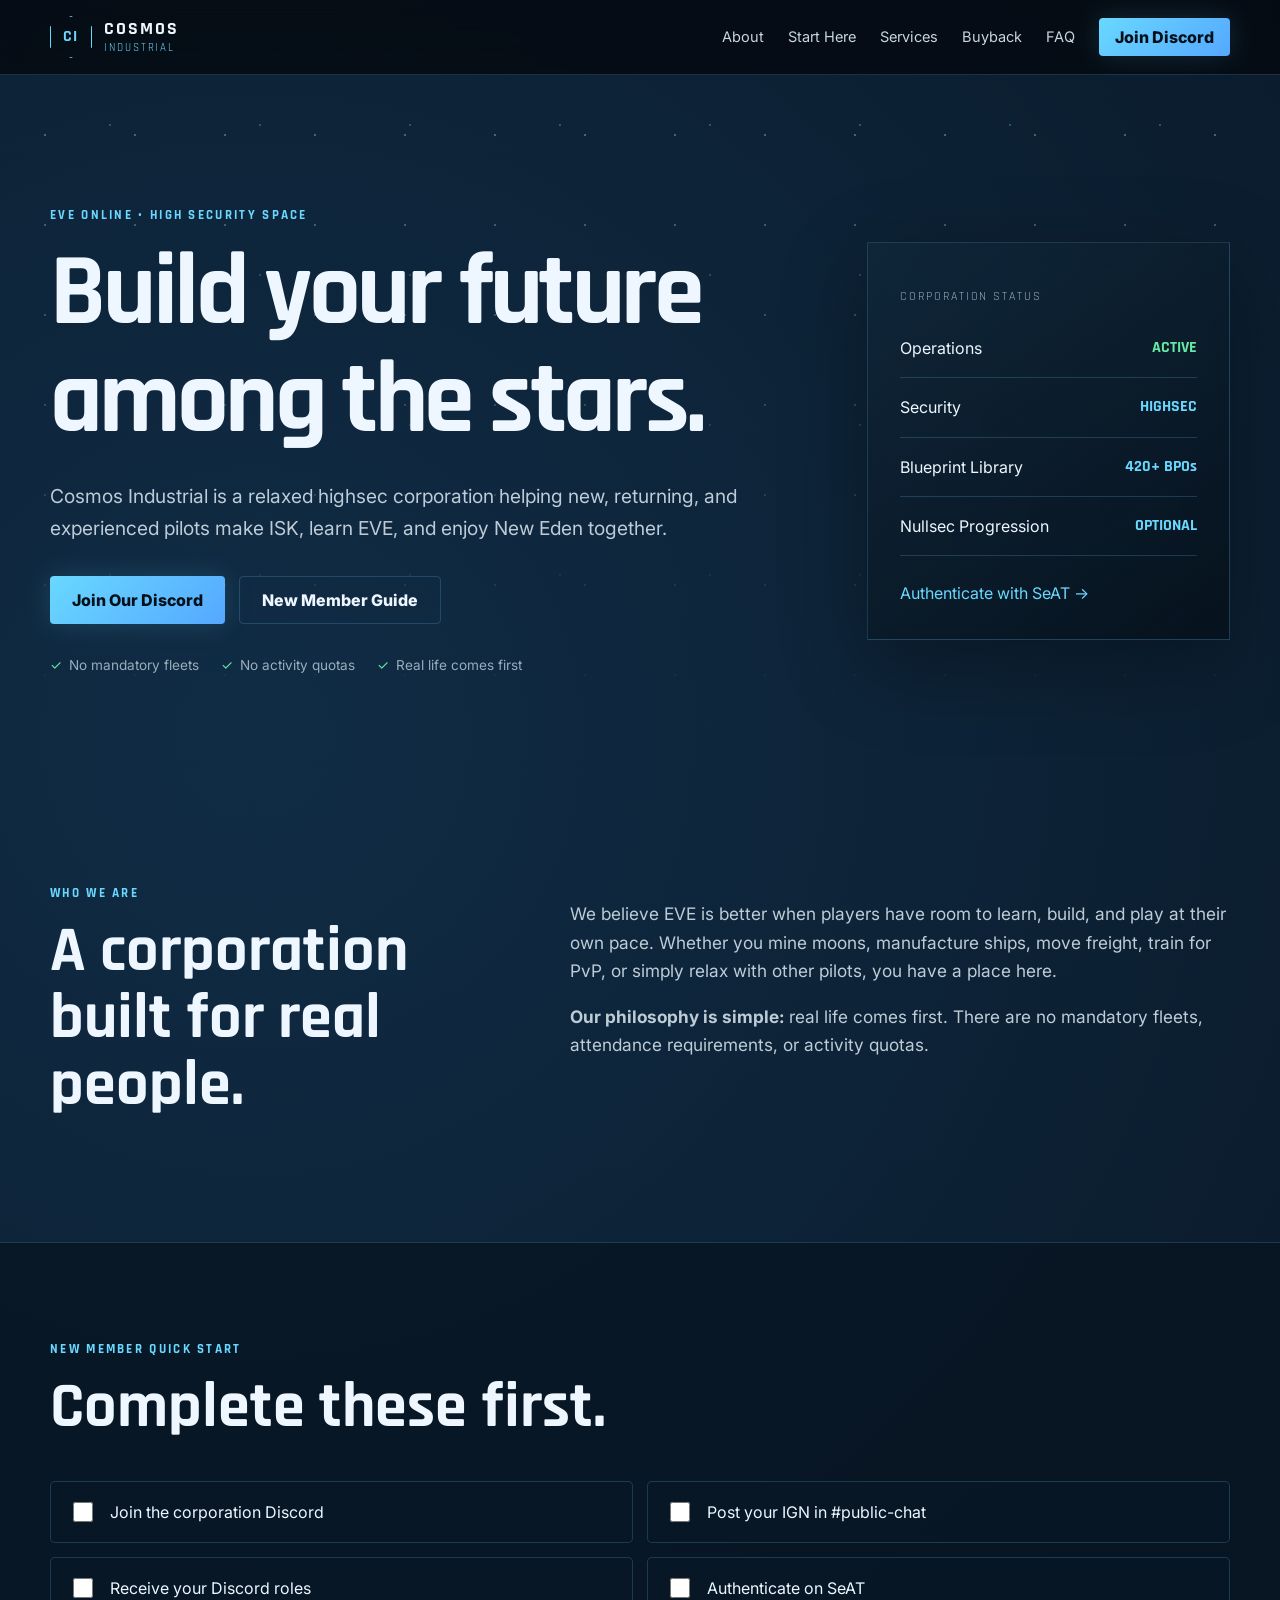
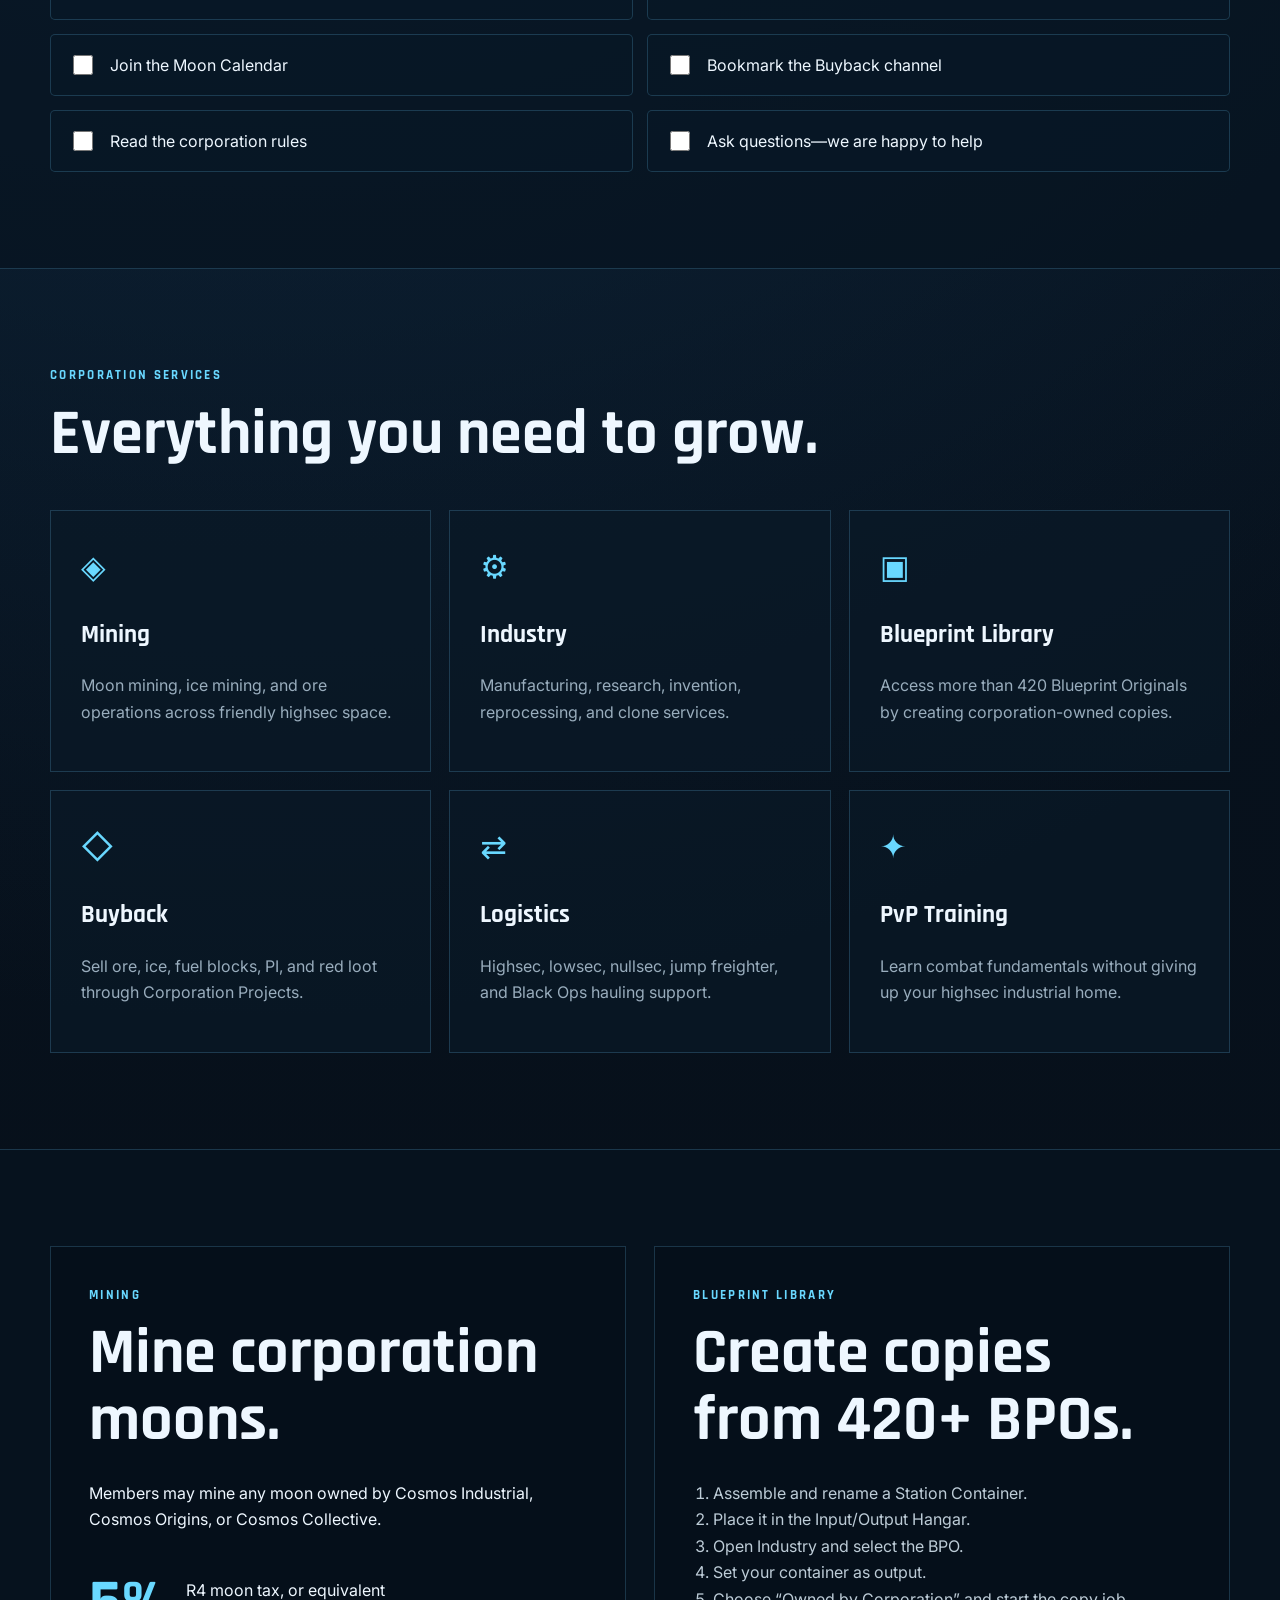
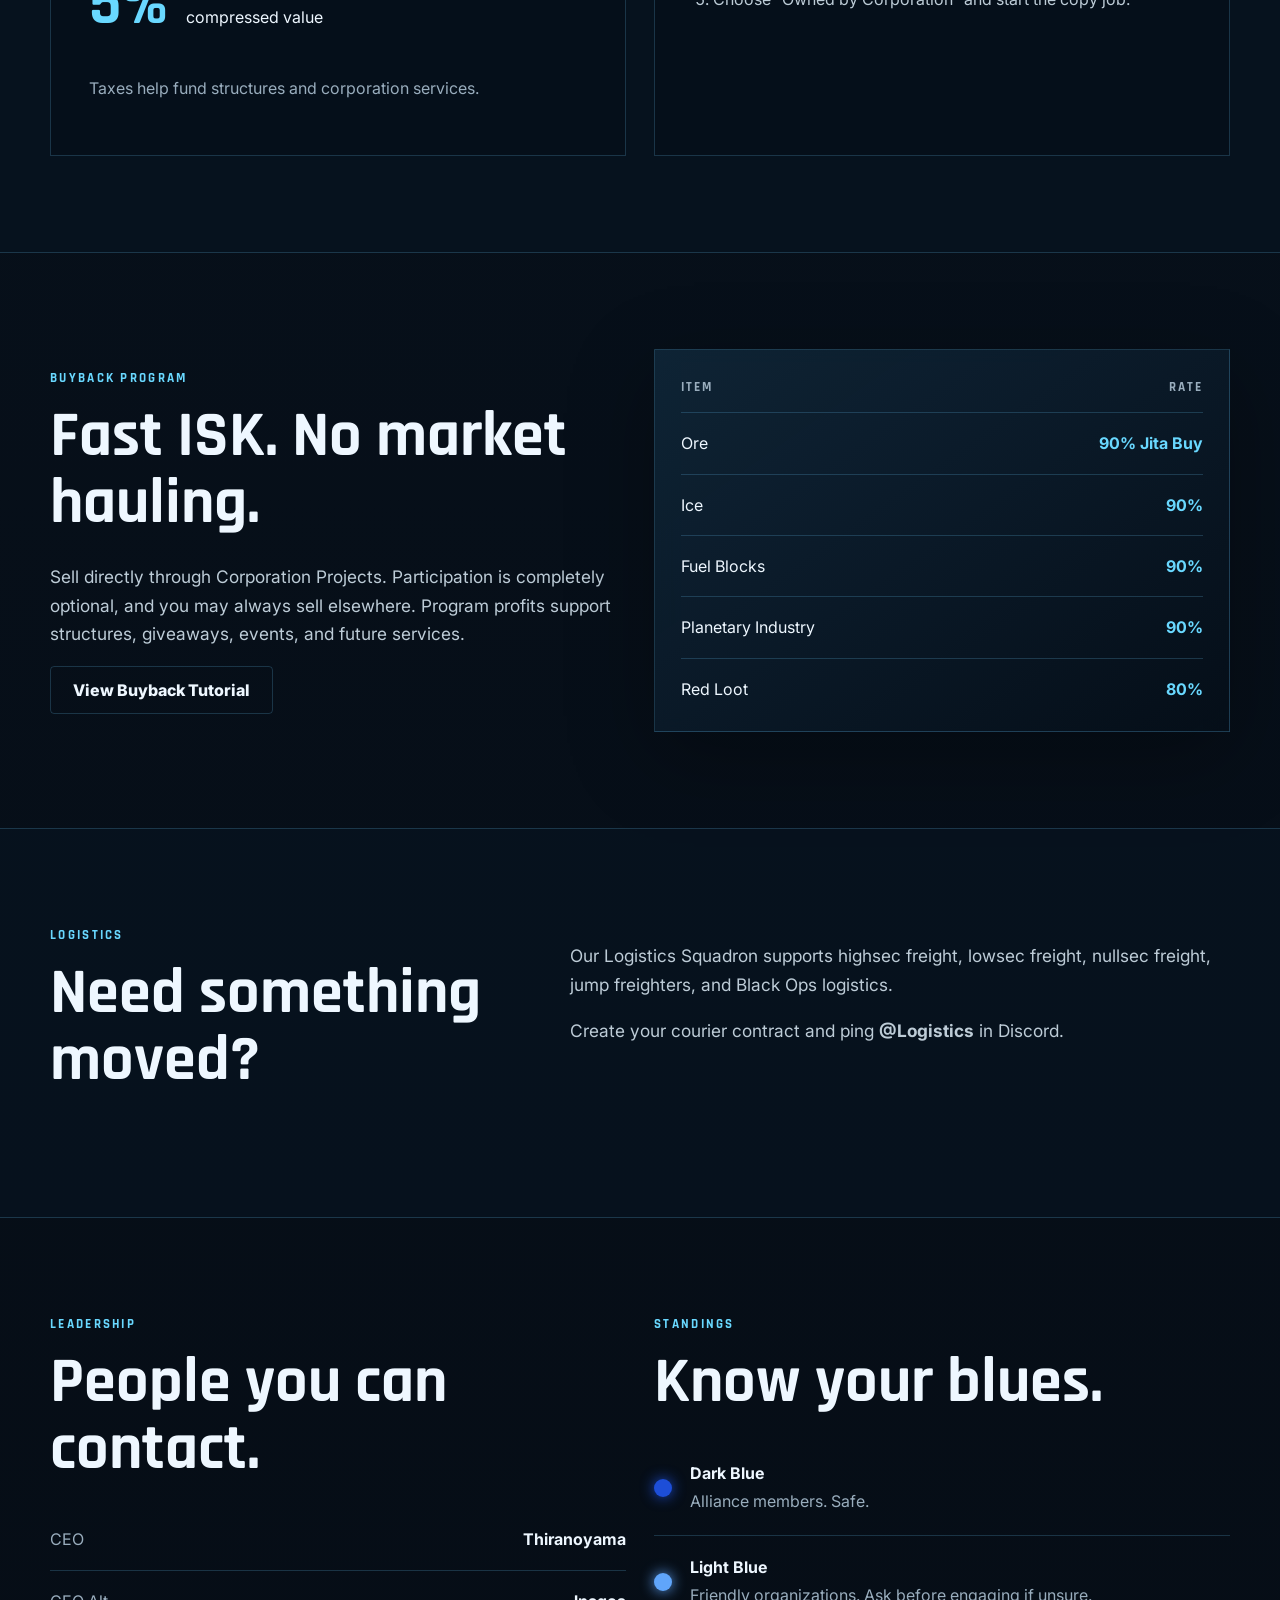
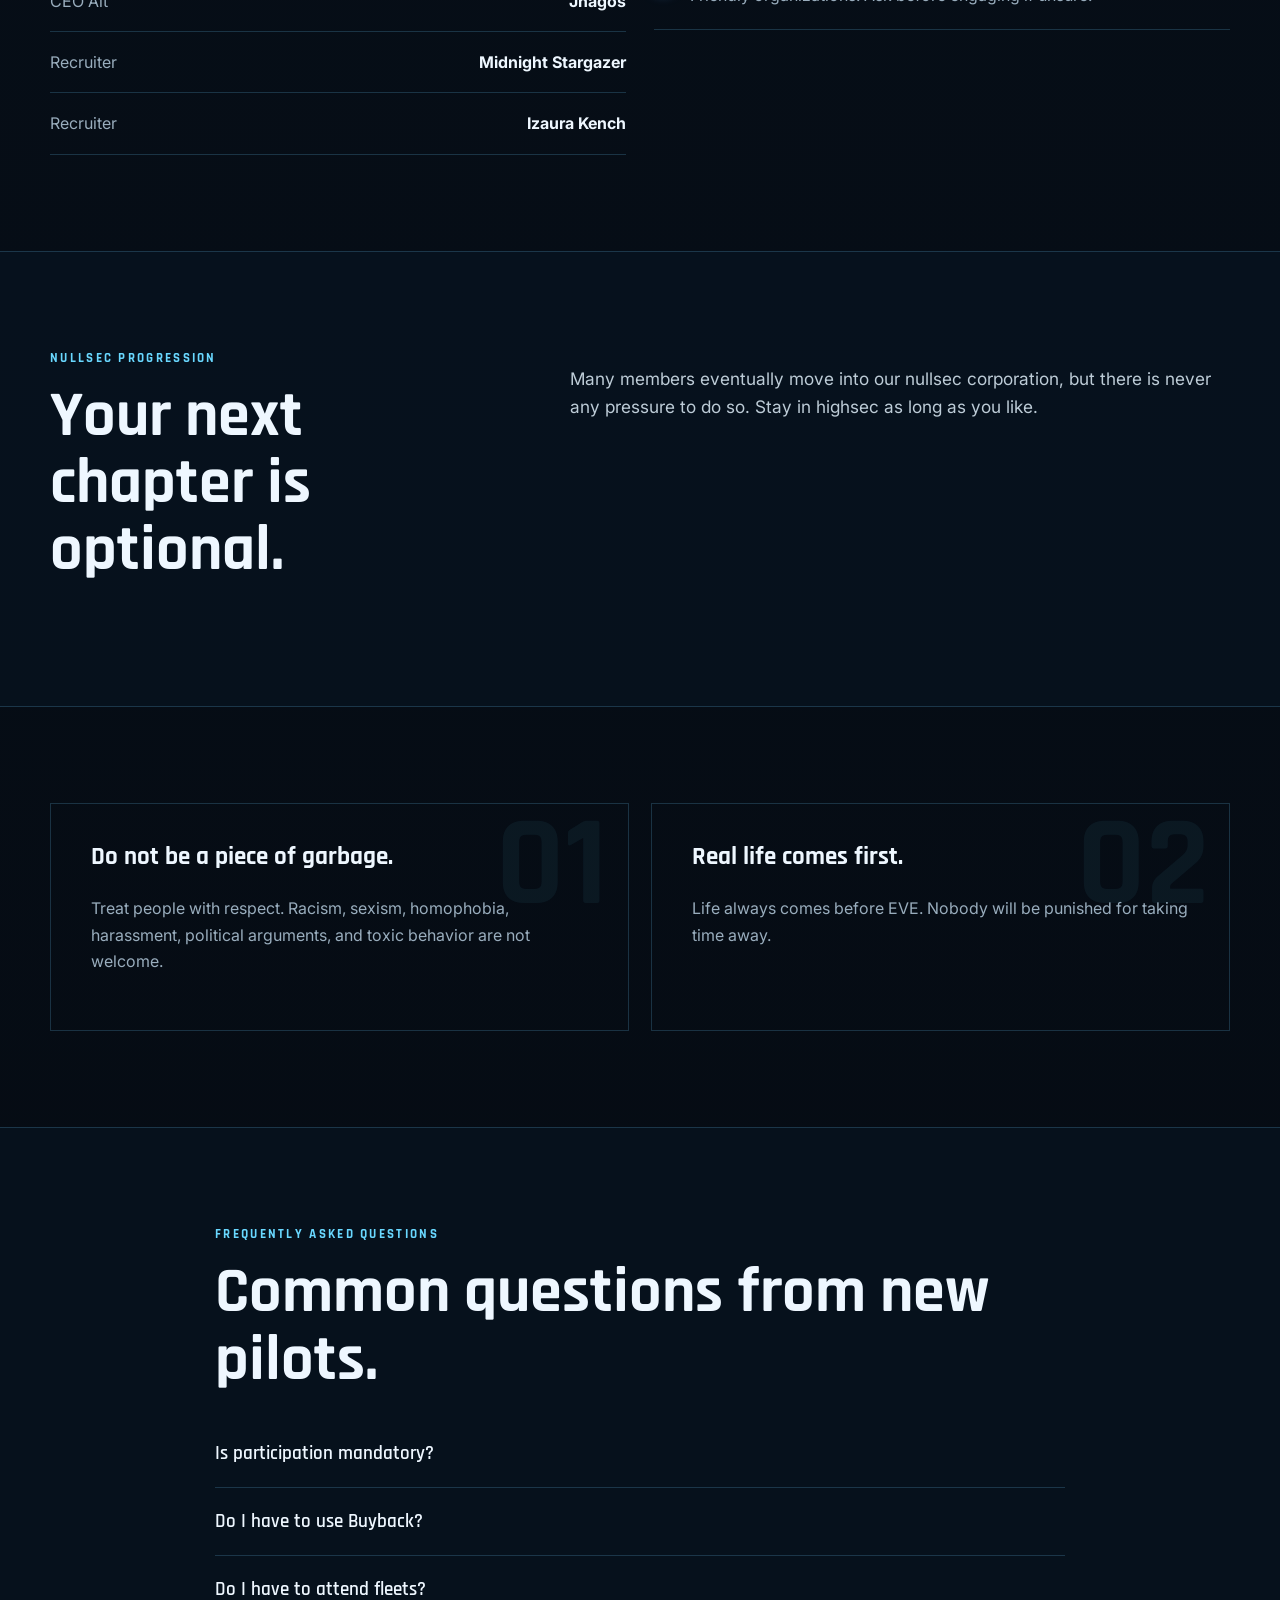
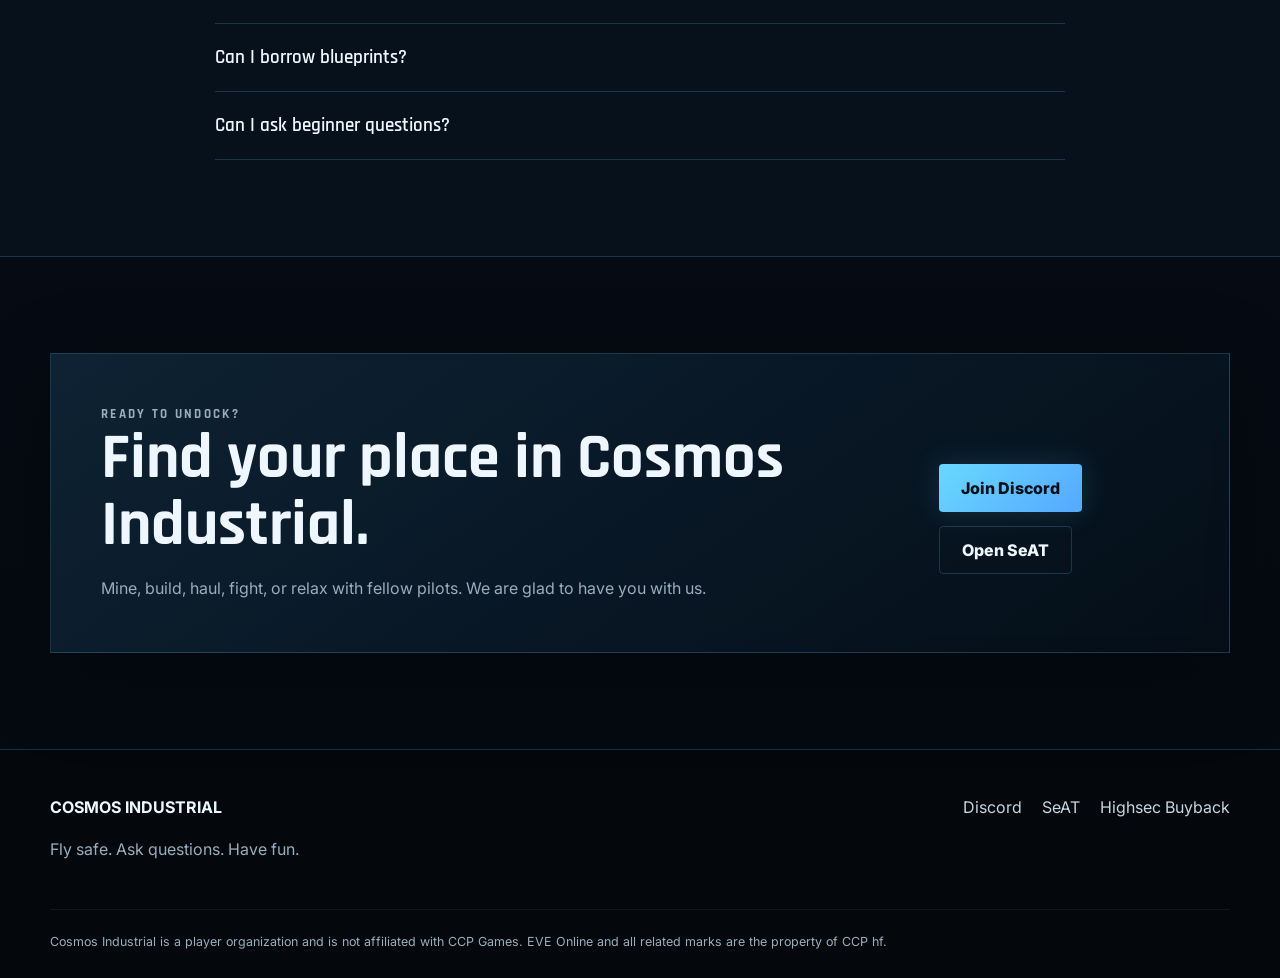
==== index.html @ 1f523b4c "Add files via upload" ====
<!doctype html>
<html lang="en">
<head>
  <meta charset="utf-8">
  <meta name="viewport" content="width=device-width, initial-scale=1">
  <meta name="description" content="Cosmos Industrial is a relaxed EVE Online high-security corporation focused on mining, manufacturing, logistics, and helping new and returning pilots thrive.">
  <meta name="theme-color" content="#07121f">
  <title>Cosmos Industrial | EVE Online Highsec Corporation</title>
  <link rel="preconnect" href="https://fonts.googleapis.com">
  <link rel="preconnect" href="https://fonts.gstatic.com" crossorigin>
  <link href="https://fonts.googleapis.com/css2?family=Rajdhani:wght@500;600;700&family=Inter:wght@400;500;600;700&display=swap" rel="stylesheet">
  <link rel="stylesheet" href="assets/styles.css">
  <script defer src="assets/script.js"></script>
</head>
<body>
  <div class="stars" aria-hidden="true"></div>
  <a class="skip-link" href="#main">Skip to content</a>

  <header class="site-header" id="top">
    <div class="container nav-wrap">
      <a class="brand" href="#top" aria-label="Cosmos Industrial home">
        <span class="brand-mark">CI</span>
        <span><strong>COSMOS</strong><small>INDUSTRIAL</small></span>
      </a>
      <button class="nav-toggle" aria-expanded="false" aria-controls="main-nav">Menu</button>
      <nav id="main-nav" class="main-nav" aria-label="Primary navigation">
        <a href="#about">About</a>
        <a href="#quick-start">Start Here</a>
        <a href="#services">Services</a>
        <a href="#buyback">Buyback</a>
        <a href="#faq">FAQ</a>
        <a class="button button-small" href="DISCORD_INVITE_URL">Join Discord</a>
      </nav>
    </div>
  </header>

  <main id="main">
    <section class="hero section">
      <div class="container hero-grid">
        <div>
          <p class="eyebrow">EVE ONLINE • HIGH SECURITY SPACE</p>
          <h1>Build your future among the stars.</h1>
          <p class="hero-copy">Cosmos Industrial is a relaxed highsec corporation helping new, returning, and experienced pilots make ISK, learn EVE, and enjoy New Eden together.</p>
          <div class="actions">
            <a class="button" href="DISCORD_INVITE_URL">Join Our Discord</a>
            <a class="button button-secondary" href="#quick-start">New Member Guide</a>
          </div>
          <div class="hero-points">
            <span>No mandatory fleets</span><span>No activity quotas</span><span>Real life comes first</span>
          </div>
        </div>
        <aside class="hero-panel glass">
          <p class="panel-label">CORPORATION STATUS</p>
          <div class="status-row"><span>Operations</span><strong class="online">ACTIVE</strong></div>
          <div class="status-row"><span>Security</span><strong>HIGHSEC</strong></div>
          <div class="status-row"><span>Blueprint Library</span><strong>420+ BPOs</strong></div>
          <div class="status-row"><span>Nullsec Progression</span><strong>OPTIONAL</strong></div>
          <a class="text-link" href="https://seat.cosmosorigins.org/">Authenticate with SeAT →</a>
        </aside>
      </div>
    </section>

    <section id="about" class="section">
      <div class="container two-column">
        <div>
          <p class="eyebrow">WHO WE ARE</p>
          <h2>A corporation built for real people.</h2>
        </div>
        <div class="prose">
          <p>We believe EVE is better when players have room to learn, build, and play at their own pace. Whether you mine moons, manufacture ships, move freight, train for PvP, or simply relax with other pilots, you have a place here.</p>
          <p><strong>Our philosophy is simple:</strong> real life comes first. There are no mandatory fleets, attendance requirements, or activity quotas.</p>
        </div>
      </div>
    </section>

    <section id="quick-start" class="section section-tinted">
      <div class="container">
        <p class="eyebrow">NEW MEMBER QUICK START</p>
        <h2>Complete these first.</h2>
        <div class="checklist-grid">
          <label><input type="checkbox"> <span>Join the corporation Discord</span></label>
          <label><input type="checkbox"> <span>Post your IGN in #public-chat</span></label>
          <label><input type="checkbox"> <span>Receive your Discord roles</span></label>
          <label><input type="checkbox"> <span>Authenticate on SeAT</span></label>
          <label><input type="checkbox"> <span>Join the Moon Calendar</span></label>
          <label><input type="checkbox"> <span>Bookmark the Buyback channel</span></label>
          <label><input type="checkbox"> <span>Read the corporation rules</span></label>
          <label><input type="checkbox"> <span>Ask questions—we are happy to help</span></label>
        </div>
      </div>
    </section>

    <section id="services" class="section">
      <div class="container">
        <p class="eyebrow">CORPORATION SERVICES</p>
        <h2>Everything you need to grow.</h2>
        <div class="card-grid">
          <article class="card"><span class="icon">◈</span><h3>Mining</h3><p>Moon mining, ice mining, and ore operations across friendly highsec space.</p></article>
          <article class="card"><span class="icon">⚙</span><h3>Industry</h3><p>Manufacturing, research, invention, reprocessing, and clone services.</p></article>
          <article class="card"><span class="icon">▣</span><h3>Blueprint Library</h3><p>Access more than 420 Blueprint Originals by creating corporation-owned copies.</p></article>
          <article class="card"><span class="icon">◇</span><h3>Buyback</h3><p>Sell ore, ice, fuel blocks, PI, and red loot through Corporation Projects.</p></article>
          <article class="card"><span class="icon">⇄</span><h3>Logistics</h3><p>Highsec, lowsec, nullsec, jump freighter, and Black Ops hauling support.</p></article>
          <article class="card"><span class="icon">✦</span><h3>PvP Training</h3><p>Learn combat fundamentals without giving up your highsec industrial home.</p></article>
        </div>
      </div>
    </section>

    <section class="section section-tinted">
      <div class="container split-cards">
        <article class="feature-card">
          <p class="eyebrow">MINING</p><h2>Mine corporation moons.</h2>
          <p>Members may mine any moon owned by Cosmos Industrial, Cosmos Origins, or Cosmos Collective.</p>
          <div class="metric"><strong>5%</strong><span>R4 moon tax, or equivalent compressed value</span></div>
          <p class="muted">Taxes help fund structures and corporation services.</p>
        </article>
        <article class="feature-card">
          <p class="eyebrow">BLUEPRINT LIBRARY</p><h2>Create copies from 420+ BPOs.</h2>
          <ol>
            <li>Assemble and rename a Station Container.</li>
            <li>Place it in the Input/Output Hangar.</li>
            <li>Open Industry and select the BPO.</li>
            <li>Set your container as output.</li>
            <li>Choose “Owned by Corporation” and start the copy job.</li>
          </ol>
        </article>
      </div>
    </section>

    <section id="buyback" class="section">
      <div class="container buyback-grid">
        <div>
          <p class="eyebrow">BUYBACK PROGRAM</p>
          <h2>Fast ISK. No market hauling.</h2>
          <p class="prose">Sell directly through Corporation Projects. Participation is completely optional, and you may always sell elsewhere. Program profits support structures, giveaways, events, and future services.</p>
          <a class="button button-secondary" href="BUYBACK_TUTORIAL_URL">View Buyback Tutorial</a>
        </div>
        <div class="rate-table glass" role="table" aria-label="Buyback rates">
          <div class="rate-head" role="row"><span>ITEM</span><span>RATE</span></div>
          <div role="row"><span>Ore</span><strong>90% Jita Buy</strong></div>
          <div role="row"><span>Ice</span><strong>90%</strong></div>
          <div role="row"><span>Fuel Blocks</span><strong>90%</strong></div>
          <div role="row"><span>Planetary Industry</span><strong>90%</strong></div>
          <div role="row"><span>Red Loot</span><strong>80%</strong></div>
        </div>
      </div>
    </section>

    <section class="section section-tinted">
      <div class="container two-column">
        <div><p class="eyebrow">LOGISTICS</p><h2>Need something moved?</h2></div>
        <div class="prose"><p>Our Logistics Squadron supports highsec freight, lowsec freight, nullsec freight, jump freighters, and Black Ops logistics.</p><p>Create your courier contract and ping <strong>@Logistics</strong> in Discord.</p></div>
      </div>
    </section>

    <section class="section">
      <div class="container leadership-grid">
        <div>
          <p class="eyebrow">LEADERSHIP</p><h2>People you can contact.</h2>
          <div class="leader-list">
            <div><span>CEO</span><strong>Thiranoyama</strong></div>
            <div><span>CEO Alt</span><strong>Jnagos</strong></div>
            <div><span>Recruiter</span><strong>Midnight Stargazer</strong></div>
            <div><span>Recruiter</span><strong>Izaura Kench</strong></div>
          </div>
        </div>
        <div>
          <p class="eyebrow">STANDINGS</p><h2>Know your blues.</h2>
          <div class="standing dark-blue"><span></span><div><strong>Dark Blue</strong><p>Alliance members. Safe.</p></div></div>
          <div class="standing light-blue"><span></span><div><strong>Light Blue</strong><p>Friendly organizations. Ask before engaging if unsure.</p></div></div>
        </div>
      </div>
    </section>

    <section class="section section-tinted">
      <div class="container two-column">
        <div><p class="eyebrow">NULLSEC PROGRESSION</p><h2>Your next chapter is optional.</h2></div>
        <div class="prose"><p>Many members eventually move into our nullsec corporation, but there is never any pressure to do so. Stay in highsec as long as you like.</p></div>
      </div>
    </section>

    <section id="rules" class="section">
      <div class="container rules-grid">
        <article class="rule-card"><span>01</span><h3>Do not be a piece of garbage.</h3><p>Treat people with respect. Racism, sexism, homophobia, harassment, political arguments, and toxic behavior are not welcome.</p></article>
        <article class="rule-card"><span>02</span><h3>Real life comes first.</h3><p>Life always comes before EVE. Nobody will be punished for taking time away.</p></article>
      </div>
    </section>

    <section id="faq" class="section section-tinted">
      <div class="container narrow">
        <p class="eyebrow">FREQUENTLY ASKED QUESTIONS</p><h2>Common questions from new pilots.</h2>
        <details><summary>Is participation mandatory?</summary><p>No. Play when you can and participate in the activities you enjoy.</p></details>
        <details><summary>Do I have to use Buyback?</summary><p>No. The program is optional, and you may sell your items anywhere.</p></details>
        <details><summary>Do I have to attend fleets?</summary><p>No. There are no mandatory fleets or attendance requirements.</p></details>
        <details><summary>Can I borrow blueprints?</summary><p>You can use the corporation library to create blueprint copies for your projects.</p></details>
        <details><summary>Can I ask beginner questions?</summary><p>Absolutely. Helping new and returning players is one of our primary goals.</p></details>
      </div>
    </section>

    <section class="section cta-section">
      <div class="container cta glass">
        <div><p class="eyebrow">READY TO UNDOCK?</p><h2>Find your place in Cosmos Industrial.</h2><p>Mine, build, haul, fight, or relax with fellow pilots. We are glad to have you with us.</p></div>
        <div class="actions"><a class="button" href="DISCORD_INVITE_URL">Join Discord</a><a class="button button-secondary" href="https://seat.cosmosorigins.org/">Open SeAT</a></div>
      </div>
    </section>
  </main>

  <footer class="site-footer">
    <div class="container footer-grid">
      <div><strong>COSMOS INDUSTRIAL</strong><p>Fly safe. Ask questions. Have fun.</p></div>
      <div class="footer-links"><a href="DISCORD_INVITE_URL">Discord</a><a href="https://seat.cosmosorigins.org/">SeAT</a><a href="https://highsec.evebuyback.com/">Highsec Buyback</a></div>
    </div>
    <div class="container legal">Cosmos Industrial is a player organization and is not affiliated with CCP Games. EVE Online and all related marks are the property of CCP hf.</div>
  </footer>
</body>
</html>
---- assets/styles.css ----
:root{--bg:#050a11;--bg2:#081421;--panel:rgba(11,28,43,.82);--line:rgba(112,203,255,.2);--text:#eef7ff;--muted:#99adbd;--cyan:#69d8ff;--blue:#3b82f6;--green:#67e8a5;--max:1180px}*{box-sizing:border-box}html{scroll-behavior:smooth}body{margin:0;background:radial-gradient(circle at 20% 10%,#102c45 0,transparent 28%),linear-gradient(180deg,var(--bg2),var(--bg));color:var(--text);font:16px/1.65 Inter,system-ui,sans-serif;min-height:100vh}.stars{position:fixed;inset:0;pointer-events:none;opacity:.35;background-image:radial-gradient(#fff 1px,transparent 1px),radial-gradient(#69d8ff 1px,transparent 1px);background-size:90px 90px,150px 150px;background-position:0 0,35px 50px;mask-image:linear-gradient(to bottom,#000,transparent 85%)}a{color:inherit}.container{width:min(calc(100% - 36px),var(--max));margin:auto}.section{padding:96px 0;position:relative}.section-tinted{background:rgba(8,20,33,.72);border-block:1px solid var(--line)}.site-header{position:sticky;top:0;z-index:20;background:rgba(5,10,17,.86);backdrop-filter:blur(14px);border-bottom:1px solid var(--line)}.nav-wrap{min-height:74px;display:flex;align-items:center;justify-content:space-between}.brand{display:flex;align-items:center;gap:12px;text-decoration:none;font-family:Rajdhani,sans-serif;line-height:.9;letter-spacing:.12em}.brand strong,.brand small{display:block}.brand strong{font-size:1.15rem}.brand small{font-size:.7rem;color:var(--cyan);margin-top:5px}.brand-mark{width:42px;height:42px;display:grid;place-items:center;border:1px solid var(--cyan);clip-path:polygon(50% 0,100% 25%,100% 75%,50% 100%,0 75%,0 25%);font-weight:700;color:var(--cyan)}.main-nav{display:flex;gap:24px;align-items:center}.main-nav>a:not(.button){text-decoration:none;color:#c6d5df;font-size:.91rem}.main-nav>a:hover{color:var(--cyan)}.nav-toggle{display:none}.skip-link{position:absolute;left:-9999px}.skip-link:focus{left:16px;top:16px;z-index:99;background:#fff;color:#000;padding:8px}.hero{padding:130px 0 110px}.hero-grid{display:grid;grid-template-columns:1.35fr .65fr;gap:64px;align-items:center}.eyebrow{font-family:Rajdhani,sans-serif;letter-spacing:.18em;color:var(--cyan);font-size:.8rem;font-weight:700;margin:0 0 14px}h1,h2,h3{font-family:Rajdhani,sans-serif;line-height:1.05;margin-top:0}h1{font-size:clamp(3.4rem,8vw,6.5rem);max-width:850px;margin-bottom:26px;letter-spacing:-.035em}h2{font-size:clamp(2.3rem,5vw,4rem);margin-bottom:26px}h3{font-size:1.55rem}.hero-copy{font-size:1.2rem;color:#bdccd7;max-width:720px}.actions{display:flex;gap:14px;flex-wrap:wrap;margin-top:32px}.button{display:inline-flex;align-items:center;justify-content:center;min-height:48px;padding:0 22px;border-radius:4px;background:linear-gradient(135deg,var(--cyan),#55a8ff);color:#03101a;text-decoration:none;font-weight:800;box-shadow:0 0 28px rgba(105,216,255,.16)}.button:hover{filter:brightness(1.12)}.button-secondary{background:transparent;color:var(--text);border:1px solid var(--line);box-shadow:none}.button-small{min-height:38px;padding:0 16px}.hero-points{display:flex;gap:22px;flex-wrap:wrap;color:var(--muted);font-size:.85rem;margin-top:30px}.hero-points span:before{content:'✓';color:var(--green);margin-right:7px}.glass{background:linear-gradient(145deg,rgba(16,39,58,.86),rgba(5,15,25,.8));border:1px solid var(--line);box-shadow:0 24px 80px rgba(0,0,0,.3);backdrop-filter:blur(10px)}.hero-panel{padding:32px}.panel-label{font-family:Rajdhani,sans-serif;letter-spacing:.16em;color:var(--muted);font-size:.75rem}.status-row{display:flex;justify-content:space-between;gap:20px;padding:16px 0;border-bottom:1px solid var(--line)}.status-row strong{font-family:Rajdhani,sans-serif;color:var(--cyan)}.status-row .online{color:var(--green)}.text-link{display:inline-block;margin-top:24px;color:var(--cyan);text-decoration:none}.two-column{display:grid;grid-template-columns:.8fr 1.2fr;gap:80px;align-items:start}.prose{color:#bdccd7;font-size:1.08rem}.checklist-grid{display:grid;grid-template-columns:1fr 1fr;gap:14px;margin-top:40px}.checklist-grid label{display:flex;gap:14px;align-items:center;background:rgba(8,25,39,.65);border:1px solid var(--line);padding:17px 18px;border-radius:5px;cursor:pointer}.checklist-grid input{width:20px;height:20px;accent-color:var(--cyan)}.card-grid{display:grid;grid-template-columns:repeat(3,1fr);gap:18px;margin-top:42px}.card{background:rgba(10,25,39,.72);border:1px solid var(--line);padding:30px;min-height:220px;transition:.2s}.card:hover{transform:translateY(-4px);border-color:rgba(105,216,255,.55)}.card p{color:var(--muted)}.icon{font-size:2rem;color:var(--cyan);display:block;margin-bottom:28px}.split-cards,.buyback-grid,.leadership-grid{display:grid;grid-template-columns:1fr 1fr;gap:28px}.feature-card{padding:38px;background:rgba(5,15,25,.62);border:1px solid var(--line)}.feature-card ol{padding-left:20px;color:#bdccd7}.metric{display:flex;gap:18px;align-items:center;margin:30px 0}.metric strong{font:700 4rem Rajdhani;color:var(--cyan)}.metric span{max-width:200px}.muted{color:var(--muted)}.buyback-grid{align-items:center}.rate-table{padding:12px 26px}.rate-table>div{display:flex;justify-content:space-between;padding:17px 0;border-bottom:1px solid var(--line)}.rate-table>div:last-child{border:0}.rate-table strong{color:var(--cyan)}.rate-head{font:700 .8rem Rajdhani;letter-spacing:.15em;color:var(--muted)}.leader-list>div{display:flex;justify-content:space-between;padding:17px 0;border-bottom:1px solid var(--line)}.leader-list span{color:var(--muted)}.standing{display:flex;gap:18px;align-items:center;border-bottom:1px solid var(--line);padding:18px 0}.standing>span{width:18px;height:18px;border-radius:50%}.standing p{margin:2px 0;color:var(--muted)}.dark-blue>span{background:#1d4ed8;box-shadow:0 0 14px #1d4ed8}.light-blue>span{background:#60a5fa;box-shadow:0 0 14px #60a5fa}.rules-grid{display:grid;grid-template-columns:1fr 1fr;gap:22px}.rule-card{position:relative;border:1px solid var(--line);padding:40px;overflow:hidden}.rule-card>span{position:absolute;right:20px;top:-20px;font:700 8rem Rajdhani;color:rgba(105,216,255,.06)}.rule-card p{color:var(--muted)}.narrow{max-width:850px}.narrow details{border-bottom:1px solid var(--line);padding:21px 0}.narrow summary{cursor:pointer;font:600 1.2rem Rajdhani;list-style:none}.narrow details p{color:var(--muted)}.cta{padding:50px;display:flex;justify-content:space-between;gap:40px;align-items:center}.cta h2{margin-bottom:10px}.cta p{color:var(--muted);margin-bottom:0}.site-footer{border-top:1px solid var(--line);padding:44px 0 26px;background:#04080d}.footer-grid{display:flex;justify-content:space-between;gap:30px}.footer-grid p,.legal{color:var(--muted)}.footer-links{display:flex;gap:20px;flex-wrap:wrap}.footer-links a{color:#c6d5df;text-decoration:none}.legal{font-size:.78rem;margin-top:30px;padding-top:22px;border-top:1px solid rgba(255,255,255,.06)}@media(max-width:850px){.nav-toggle{display:block;background:transparent;border:1px solid var(--line);color:#fff;padding:8px 12px}.main-nav{display:none;position:absolute;top:74px;left:0;right:0;background:#07121f;padding:24px 18px;flex-direction:column;align-items:stretch;border-bottom:1px solid var(--line)}.main-nav.open{display:flex}.hero-grid,.two-column,.split-cards,.buyback-grid,.leadership-grid{grid-template-columns:1fr}.hero{padding-top:90px}.card-grid{grid-template-columns:1fr 1fr}.cta{display:block}.section{padding:72px 0}}@media(max-width:560px){.card-grid,.checklist-grid,.rules-grid{grid-template-columns:1fr}h1{font-size:3.2rem}.hero-points{display:grid;gap:7px}.section{padding:62px 0}.feature-card,.rule-card,.cta{padding:28px}.footer-grid{display:block}.footer-links{margin-top:20px}.button{width:100%}}
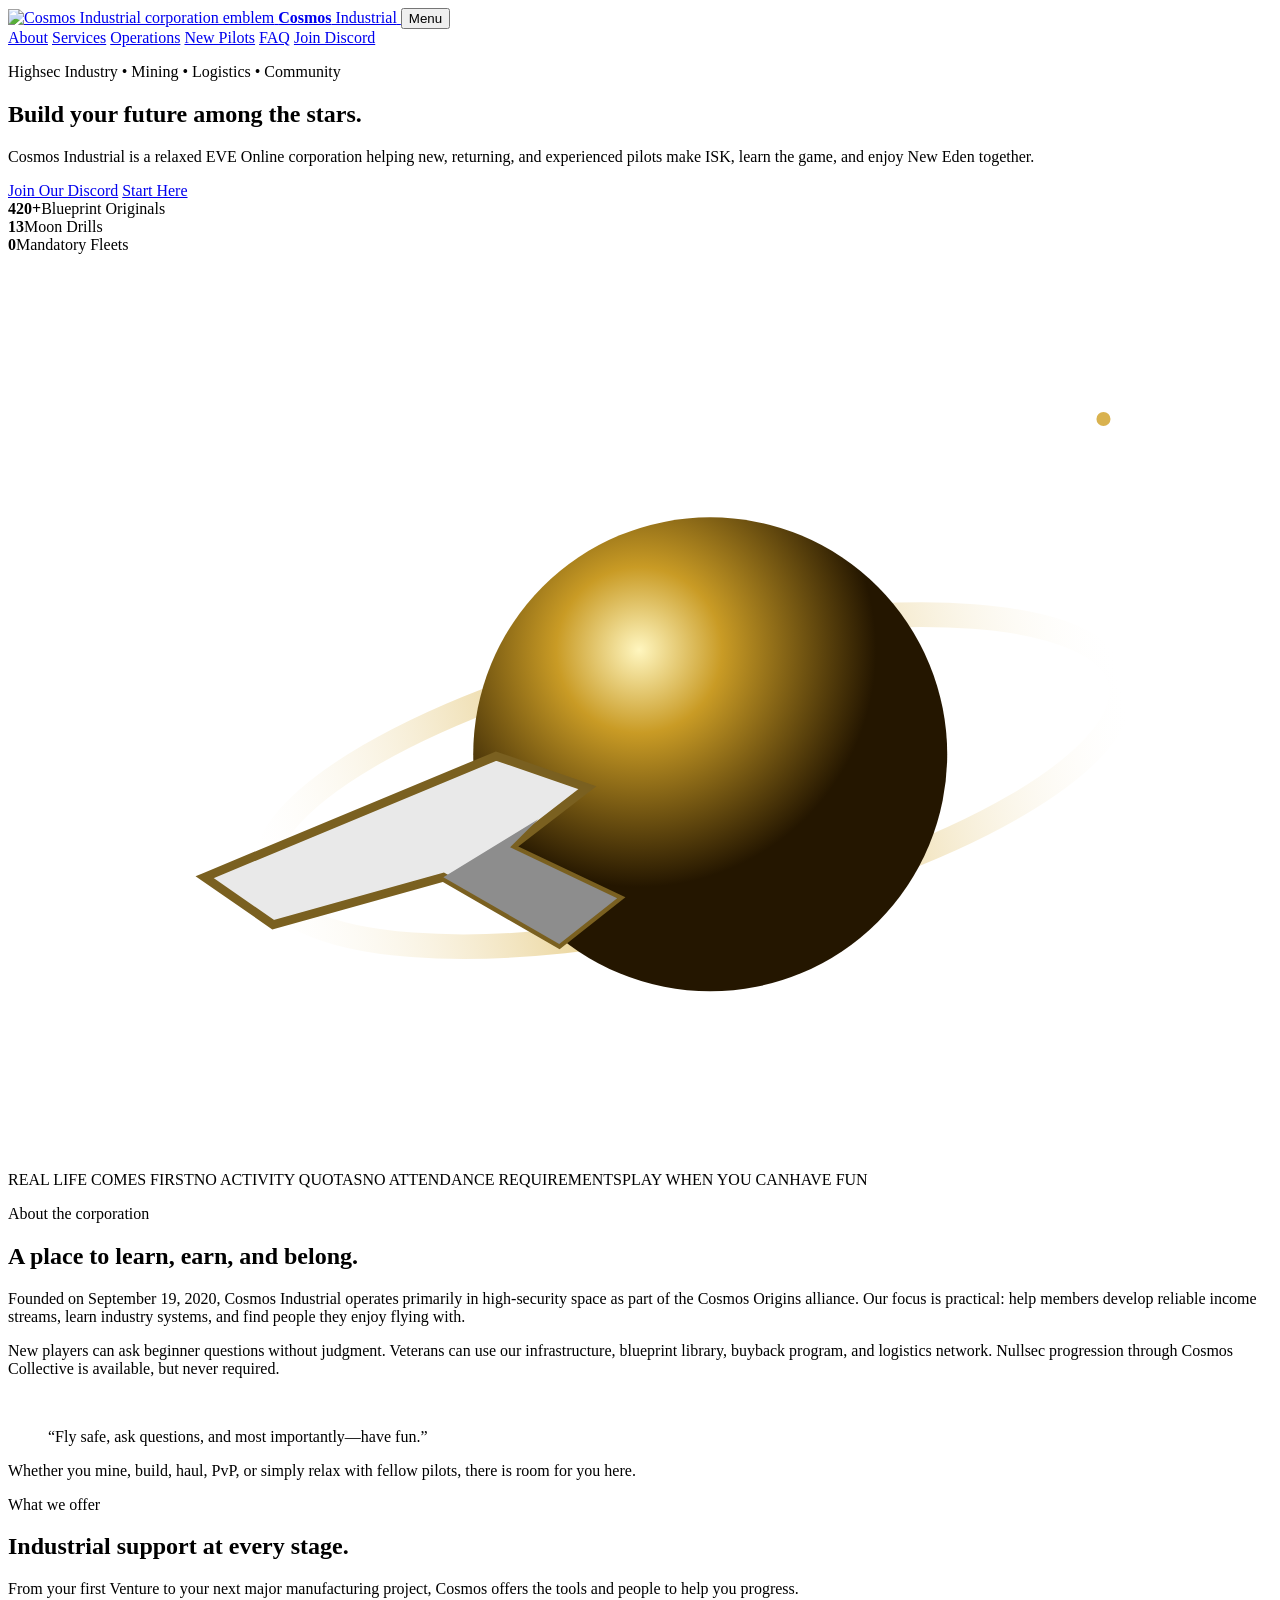
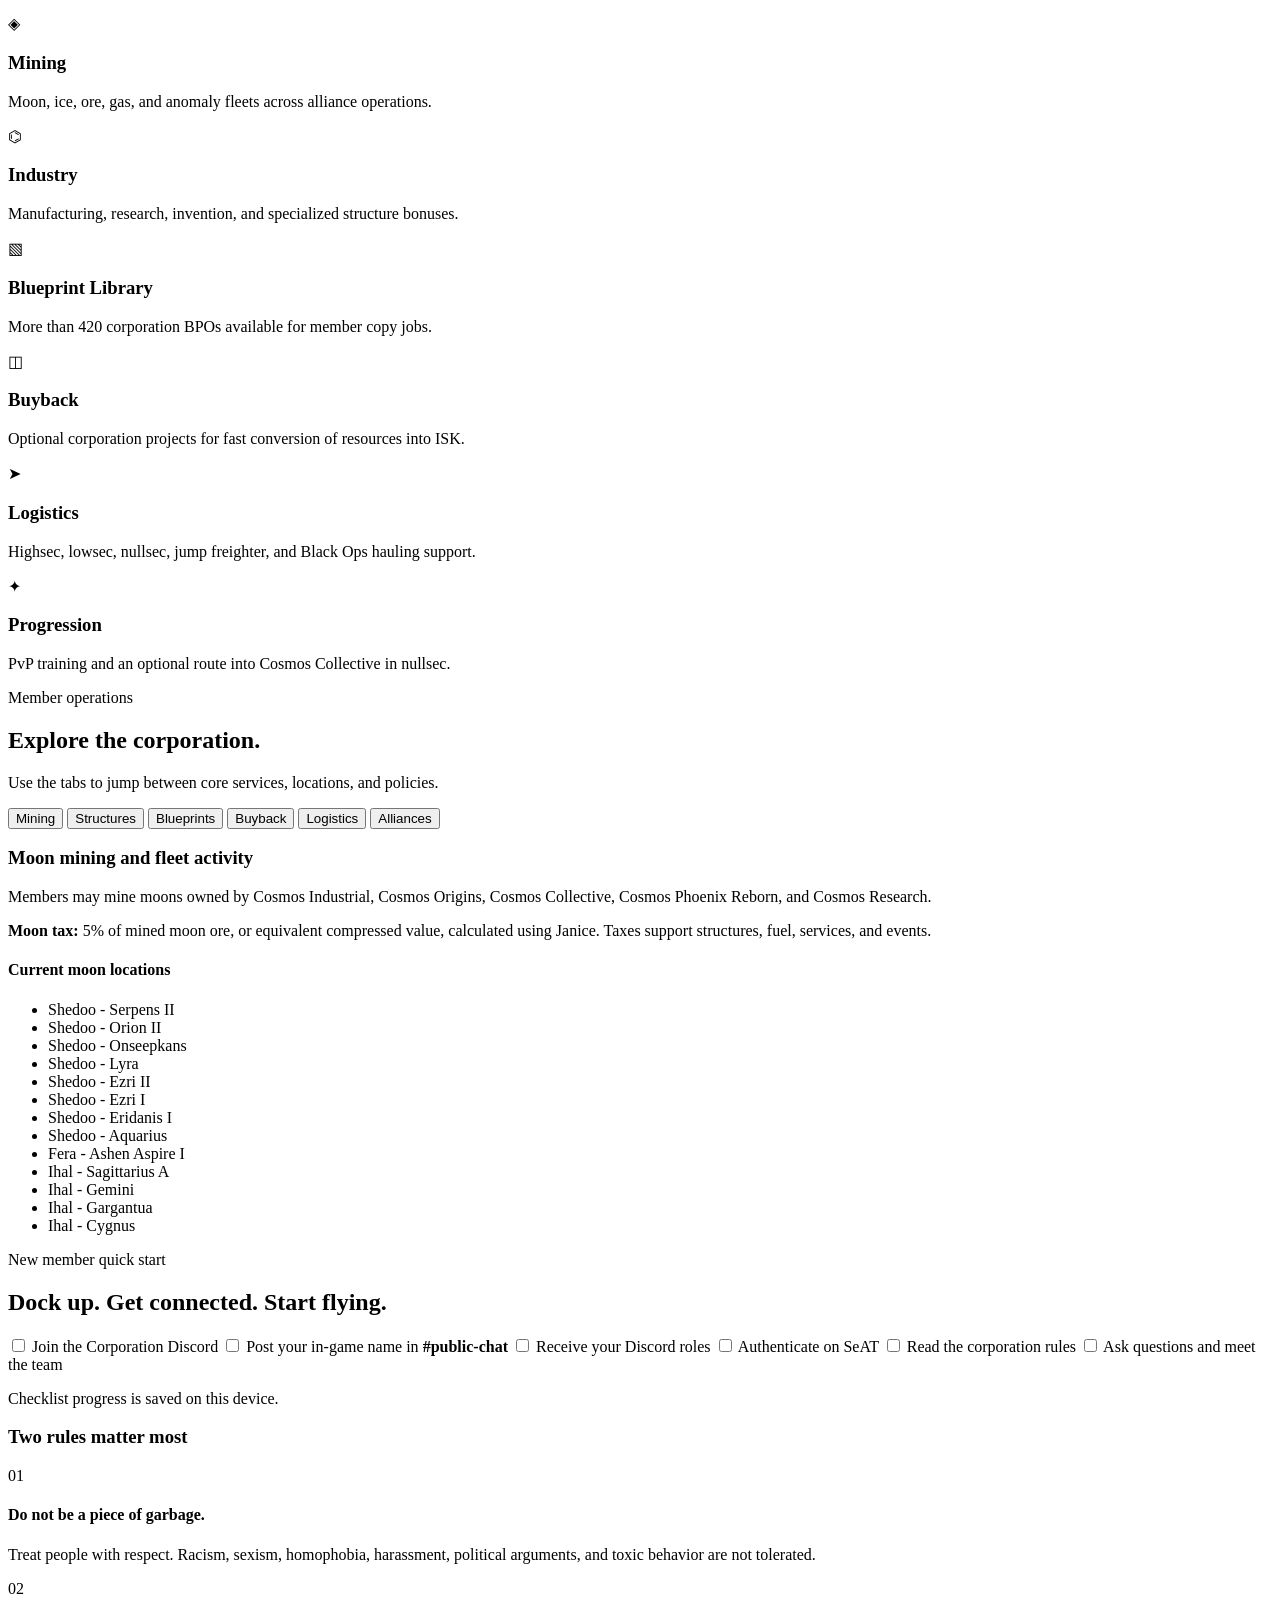
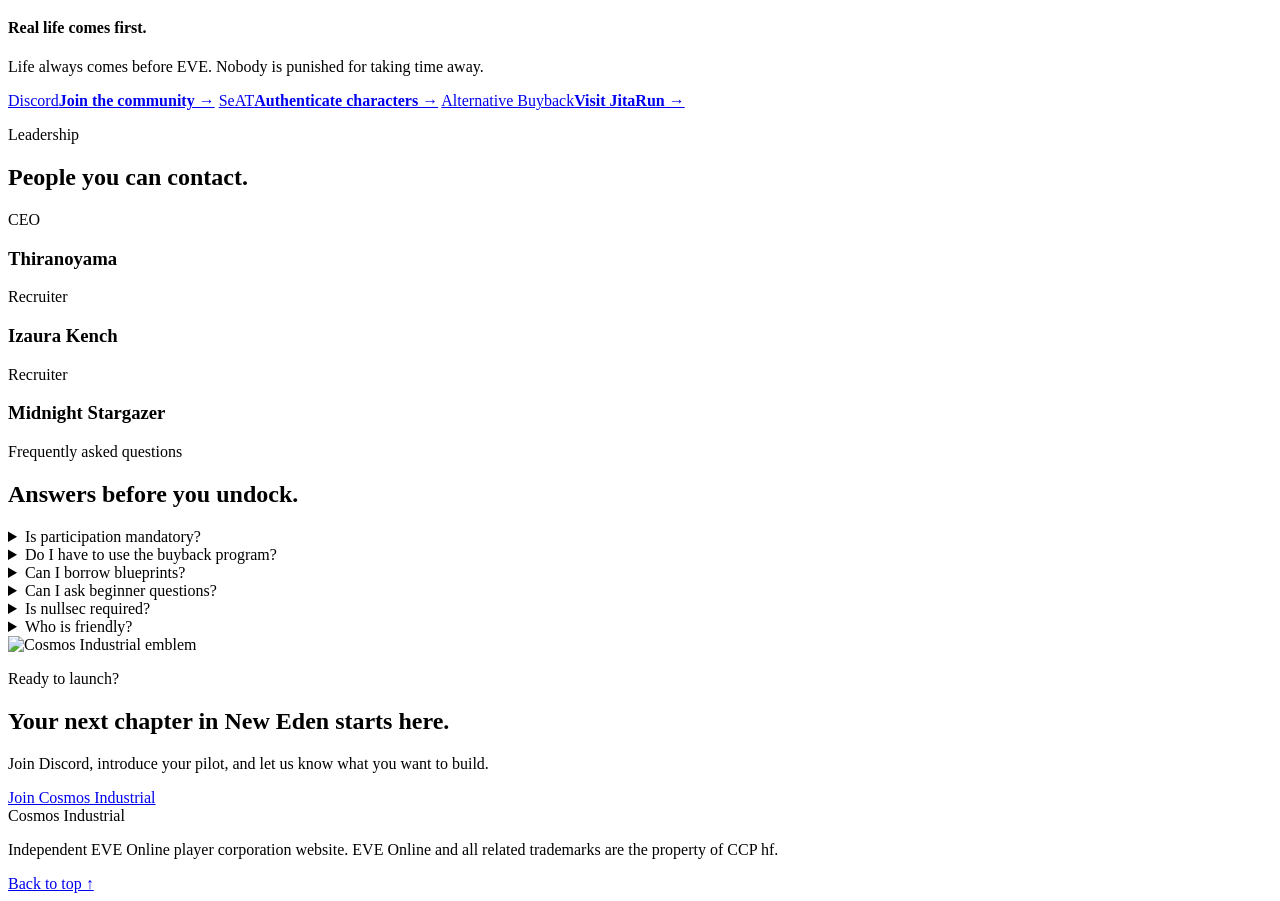
==== commit 08abcfa3: "Add files via upload" ====
--- a/index.html
+++ b/index.html
@@ -3,213 +3,195 @@
 <head>
   <meta charset="utf-8">
   <meta name="viewport" content="width=device-width, initial-scale=1">
-  <meta name="description" content="Cosmos Industrial is a relaxed EVE Online high-security corporation focused on mining, manufacturing, logistics, and helping new and returning pilots thrive.">
-  <meta name="theme-color" content="#07121f">
-  <title>Cosmos Industrial | EVE Online Highsec Corporation</title>
-  <link rel="preconnect" href="https://fonts.googleapis.com">
-  <link rel="preconnect" href="https://fonts.gstatic.com" crossorigin>
-  <link href="https://fonts.googleapis.com/css2?family=Rajdhani:wght@500;600;700&family=Inter:wght@400;500;600;700&display=swap" rel="stylesheet">
-  <link rel="stylesheet" href="assets/styles.css">
-  <script defer src="assets/script.js"></script>
+  <meta name="description" content="Cosmos Industrial is a relaxed EVE Online high-security corporation focused on mining, industry, logistics, learning, and optional nullsec progression.">
+  <meta name="theme-color" content="#0b0b0d">
+  <title>Cosmos Industrial | EVE Online Corporation</title>
+  <link rel="icon" href="assets/image1.png">
+  <link rel="stylesheet" href="styles.css">
 </head>
 <body>
-  <div class="stars" aria-hidden="true"></div>
-  <a class="skip-link" href="#main">Skip to content</a>
-
+  <div class="space" aria-hidden="true"></div>
   <header class="site-header" id="top">
-    <div class="container nav-wrap">
-      <a class="brand" href="#top" aria-label="Cosmos Industrial home">
-        <span class="brand-mark">CI</span>
-        <span><strong>COSMOS</strong><small>INDUSTRIAL</small></span>
-      </a>
-      <button class="nav-toggle" aria-expanded="false" aria-controls="main-nav">Menu</button>
-      <nav id="main-nav" class="main-nav" aria-label="Primary navigation">
-        <a href="#about">About</a>
-        <a href="#quick-start">Start Here</a>
-        <a href="#services">Services</a>
-        <a href="#buyback">Buyback</a>
-        <a href="#faq">FAQ</a>
-        <a class="button button-small" href="DISCORD_INVITE_URL">Join Discord</a>
-      </nav>
-    </div>
+    <a class="brand" href="#top" aria-label="Cosmos Industrial home">
+      <img src="assets/image1.png" alt="Cosmos Industrial corporation emblem">
+      <span><strong>Cosmos</strong> Industrial</span>
+    </a>
+    <button class="nav-toggle" aria-expanded="false" aria-controls="main-nav">Menu</button>
+    <nav id="main-nav" class="main-nav" aria-label="Primary navigation">
+      <a href="#about">About</a>
+      <a href="#services">Services</a>
+      <a href="#operations">Operations</a>
+      <a href="#new-pilots">New Pilots</a>
+      <a href="#faq">FAQ</a>
+      <a class="button small" href="https://discord.gg/ZgbHAa7UCq" target="_blank" rel="noreferrer">Join Discord</a>
+    </nav>
   </header>
 
-  <main id="main">
-    <section class="hero section">
-      <div class="container hero-grid">
-        <div>
-          <p class="eyebrow">EVE ONLINE • HIGH SECURITY SPACE</p>
-          <h1>Build your future among the stars.</h1>
-          <p class="hero-copy">Cosmos Industrial is a relaxed highsec corporation helping new, returning, and experienced pilots make ISK, learn EVE, and enjoy New Eden together.</p>
-          <div class="actions">
-            <a class="button" href="DISCORD_INVITE_URL">Join Our Discord</a>
-            <a class="button button-secondary" href="#quick-start">New Member Guide</a>
-          </div>
-          <div class="hero-points">
-            <span>No mandatory fleets</span><span>No activity quotas</span><span>Real life comes first</span>
-          </div>
+  <main>
+    <section class="hero">
+      <div class="hero-copy">
+        <p class="eyebrow">Highsec Industry • Mining • Logistics • Community</p>
+        <h1>Build your future among the stars.</h1>
+        <p class="lede">Cosmos Industrial is a relaxed EVE Online corporation helping new, returning, and experienced pilots make ISK, learn the game, and enjoy New Eden together.</p>
+        <div class="hero-actions">
+          <a class="button" href="https://discord.gg/ZgbHAa7UCq" target="_blank" rel="noreferrer">Join Our Discord</a>
+          <a class="button ghost" href="#new-pilots">Start Here</a>
         </div>
-        <aside class="hero-panel glass">
-          <p class="panel-label">CORPORATION STATUS</p>
-          <div class="status-row"><span>Operations</span><strong class="online">ACTIVE</strong></div>
-          <div class="status-row"><span>Security</span><strong>HIGHSEC</strong></div>
-          <div class="status-row"><span>Blueprint Library</span><strong>420+ BPOs</strong></div>
-          <div class="status-row"><span>Nullsec Progression</span><strong>OPTIONAL</strong></div>
-          <a class="text-link" href="https://seat.cosmosorigins.org/">Authenticate with SeAT →</a>
-        </aside>
+        <div class="hero-stats" aria-label="Corporation highlights">
+          <div><strong>420+</strong><span>Blueprint Originals</span></div>
+          <div><strong>13</strong><span>Moon Drills</span></div>
+          <div><strong>0</strong><span>Mandatory Fleets</span></div>
+        </div>
+      </div>
+      <div class="hero-art" aria-hidden="true">
+        <svg viewBox="0 0 720 520" role="img">
+          <defs>
+            <radialGradient id="planet" cx="35%" cy="28%"><stop offset="0" stop-color="#fff6bf"/><stop offset=".35" stop-color="#c99b25"/><stop offset="1" stop-color="#241600"/></radialGradient>
+            <linearGradient id="ring" x1="0" x2="1"><stop stop-color="#fff" stop-opacity=".15"/><stop offset=".5" stop-color="#d6aa35"/><stop offset="1" stop-color="#fff" stop-opacity=".05"/></linearGradient>
+          </defs>
+          <ellipse cx="390" cy="300" rx="250" ry="78" fill="none" stroke="url(#ring)" stroke-width="14" transform="rotate(-13 390 300)"/>
+          <circle cx="400" cy="285" r="135" fill="url(#planet)"/>
+          <path d="M112 355 L278 286 L330 304 L286 338 L347 367 L314 393 L248 355 L151 382Z" fill="#e9e9e9" stroke="#7a6020" stroke-width="5"/>
+          <path d="M248 355 L302 322 L286 338 L347 367 L314 393Z" fill="#8d8d8d"/>
+          <circle cx="119" cy="126" r="3" fill="#fff"/><circle cx="624" cy="94" r="4" fill="#d9b24f"/><circle cx="603" cy="412" r="2" fill="#fff"/>
+        </svg>
       </div>
     </section>
 
-    <section id="about" class="section">
-      <div class="container two-column">
-        <div>
-          <p class="eyebrow">WHO WE ARE</p>
-          <h2>A corporation built for real people.</h2>
+    <section class="ticker" aria-label="Corporation philosophy">
+      <span>REAL LIFE COMES FIRST</span><span>NO ACTIVITY QUOTAS</span><span>NO ATTENDANCE REQUIREMENTS</span><span>PLAY WHEN YOU CAN</span><span>HAVE FUN</span>
+    </section>
+
+    <section id="about" class="section split">
+      <div>
+        <p class="eyebrow">About the corporation</p>
+        <h2>A place to learn, earn, and belong.</h2>
+        <p>Founded on September 19, 2020, Cosmos Industrial operates primarily in high-security space as part of the Cosmos Origins alliance. Our focus is practical: help members develop reliable income streams, learn industry systems, and find people they enjoy flying with.</p>
+        <p>New players can ask beginner questions without judgment. Veterans can use our infrastructure, blueprint library, buyback program, and logistics network. Nullsec progression through Cosmos Collective is available, but never required.</p>
+      </div>
+      <aside class="quote-card">
+        <img src="assets/image1.png" alt="" aria-hidden="true">
+        <blockquote>“Fly safe, ask questions, and most importantly—have fun.”</blockquote>
+        <p>Whether you mine, build, haul, PvP, or simply relax with fellow pilots, there is room for you here.</p>
+      </aside>
+    </section>
+
+    <section id="services" class="section dark-panel">
+      <div class="section-heading">
+        <div><p class="eyebrow">What we offer</p><h2>Industrial support at every stage.</h2></div>
+        <p>From your first Venture to your next major manufacturing project, Cosmos offers the tools and people to help you progress.</p>
+      </div>
+      <div class="card-grid">
+        <article class="service-card"><span class="icon">◈</span><h3>Mining</h3><p>Moon, ice, ore, gas, and anomaly fleets across alliance operations.</p></article>
+        <article class="service-card"><span class="icon">⌬</span><h3>Industry</h3><p>Manufacturing, research, invention, and specialized structure bonuses.</p></article>
+        <article class="service-card"><span class="icon">▧</span><h3>Blueprint Library</h3><p>More than 420 corporation BPOs available for member copy jobs.</p></article>
+        <article class="service-card"><span class="icon">◫</span><h3>Buyback</h3><p>Optional corporation projects for fast conversion of resources into ISK.</p></article>
+        <article class="service-card"><span class="icon">➤</span><h3>Logistics</h3><p>Highsec, lowsec, nullsec, jump freighter, and Black Ops hauling support.</p></article>
+        <article class="service-card"><span class="icon">✦</span><h3>Progression</h3><p>PvP training and an optional route into Cosmos Collective in nullsec.</p></article>
+      </div>
+    </section>
+
+    <section id="operations" class="section">
+      <div class="section-heading">
+        <div><p class="eyebrow">Member operations</p><h2>Explore the corporation.</h2></div>
+        <p>Use the tabs to jump between core services, locations, and policies.</p>
+      </div>
+      <div class="tabs" data-tabs>
+        <div class="tab-list" role="tablist" aria-label="Corporation operations">
+          <button role="tab" aria-selected="true" aria-controls="panel-mining" id="tab-mining">Mining</button>
+          <button role="tab" aria-selected="false" aria-controls="panel-structures" id="tab-structures">Structures</button>
+          <button role="tab" aria-selected="false" aria-controls="panel-blueprints" id="tab-blueprints">Blueprints</button>
+          <button role="tab" aria-selected="false" aria-controls="panel-buyback" id="tab-buyback">Buyback</button>
+          <button role="tab" aria-selected="false" aria-controls="panel-logistics" id="tab-logistics">Logistics</button>
+          <button role="tab" aria-selected="false" aria-controls="panel-alliances" id="tab-alliances">Alliances</button>
         </div>
-        <div class="prose">
-          <p>We believe EVE is better when players have room to learn, build, and play at their own pace. Whether you mine moons, manufacture ships, move freight, train for PvP, or simply relax with other pilots, you have a place here.</p>
-          <p><strong>Our philosophy is simple:</strong> real life comes first. There are no mandatory fleets, attendance requirements, or activity quotas.</p>
+
+        <div class="tab-panel" id="panel-mining" role="tabpanel" aria-labelledby="tab-mining">
+          <div><h3>Moon mining and fleet activity</h3><p>Members may mine moons owned by Cosmos Industrial, Cosmos Origins, Cosmos Collective, Cosmos Phoenix Reborn, and Cosmos Research.</p><div class="notice"><strong>Moon tax:</strong> 5% of mined moon ore, or equivalent compressed value, calculated using Janice. Taxes support structures, fuel, services, and events.</div></div>
+          <div><h4>Current moon locations</h4><ul class="compact two-col"><li>Shedoo - Serpens II</li><li>Shedoo - Orion II</li><li>Shedoo - Onseepkans</li><li>Shedoo - Lyra</li><li>Shedoo - Ezri II</li><li>Shedoo - Ezri I</li><li>Shedoo - Eridanis I</li><li>Shedoo - Aquarius</li><li>Fera - Ashen Aspire I</li><li>Ihal - Sagittarius A</li><li>Ihal - Gemini</li><li>Ihal - Gargantua</li><li>Ihal - Cygnus</li></ul></div>
+        </div>
+
+        <div class="tab-panel" id="panel-structures" role="tabpanel" aria-labelledby="tab-structures" hidden>
+          <div><h3>Industry infrastructure</h3><p>Cosmos structures provide manufacturing, research, invention, reprocessing, clone, and moon extraction services.</p></div>
+          <div class="mini-grid"><article><h4>Shedoo - Leo II</h4><p>Raitaru: manufacturing, research, invention, medium T1 ship ME, advanced small ship ME, and advanced component ME.</p></article><article><h4>Shedoo - Eridanis I</h4><p>Athanor: asteroid ore and ice reprocessing bonuses.</p></article><article><h4>Shedoo - Crux II</h4><p>Astrahus: clone bay services.</p></article><article><h4>Fera - Ashen Aspire I</h4><p>Athanor: moon drilling stability bonuses and extended asteroid lifetime.</p></article></div>
+        </div>
+
+        <div class="tab-panel" id="panel-blueprints" role="tabpanel" aria-labelledby="tab-blueprints" hidden>
+          <div><h3>420+ Blueprint Originals</h3><p>Corporation BPOs are available at Shedoo - Leo II. Members create copies rather than removing originals.</p></div>
+          <ol class="steps"><li>Assemble a station or secure container in your hangar.</li><li>Rename the container with your character name.</li><li>Move it to the Input/Output hangar.</li><li>In Industry, select the corporation BPO input and your container as output.</li><li>Filter to corporation-owned blueprints, choose copy quantity, and start the job.</li><li>Deliver the job when complete and retrieve copies from your container.</li></ol>
+        </div>
+
+        <div class="tab-panel" id="panel-buyback" role="tabpanel" aria-labelledby="tab-buyback" hidden>
+          <div><h3>Fast, optional ISK</h3><p>Sell through Corporation Projects when convenience matters. You are always free to sell or use your resources elsewhere.</p></div>
+          <div class="rate-table" role="table" aria-label="Buyback rates"><div role="row"><strong role="columnheader">Item</strong><strong role="columnheader">Rate</strong></div><div role="row"><span>Ore</span><span>90% Jita Buy</span></div><div role="row"><span>Ice</span><span>90%</span></div><div role="row"><span>Fuel Blocks</span><span>90%</span></div><div role="row"><span>Planetary Interaction</span><span>90%</span></div><div role="row"><span>Red Loot</span><span>80%</span></div></div>
+        </div>
+
+        <div class="tab-panel" id="panel-logistics" role="tabpanel" aria-labelledby="tab-logistics" hidden>
+          <div><h3>Move it safely</h3><p>Create a courier contract and ping <strong>@Logistics</strong>. Fees may be waived for new members depending on location and volume moving to corporate headquarters.</p></div>
+          <div class="check-grid"><span>✓ Highsec Freight</span><span>✓ Lowsec Freight</span><span>✓ Nullsec Freight</span><span>✓ Jump Freighter</span><span>✓ Black Ops</span></div>
+        </div>
+
+        <div class="tab-panel" id="panel-alliances" role="tabpanel" aria-labelledby="tab-alliances" hidden>
+          <div><h3>One family, two regions</h3><p>Cosmos Origins operates in highsec, while Cosmos Collective participates in nullsec through Goonswarm Federation. The groups are separate operationally but connected politically.</p></div>
+          <div class="mini-grid"><article><h4>Highsec: Cosmos Origins</h4><p>Cosmos Industrial, Cosmos Phoenix Reborn, Cosmos Research Inc., Cosmos Horizons, and Cosmos Holdings.</p></article><article><h4>Nullsec: Cosmos Collective</h4><p>Optional progression for pilots ready to take the next step into larger alliance warfare and nullsec industry.</p></article></div>
         </div>
       </div>
     </section>
 
-    <section id="quick-start" class="section section-tinted">
-      <div class="container">
-        <p class="eyebrow">NEW MEMBER QUICK START</p>
-        <h2>Complete these first.</h2>
-        <div class="checklist-grid">
-          <label><input type="checkbox"> <span>Join the corporation Discord</span></label>
-          <label><input type="checkbox"> <span>Post your IGN in #public-chat</span></label>
-          <label><input type="checkbox"> <span>Receive your Discord roles</span></label>
-          <label><input type="checkbox"> <span>Authenticate on SeAT</span></label>
-          <label><input type="checkbox"> <span>Join the Moon Calendar</span></label>
-          <label><input type="checkbox"> <span>Bookmark the Buyback channel</span></label>
-          <label><input type="checkbox"> <span>Read the corporation rules</span></label>
-          <label><input type="checkbox"> <span>Ask questions—we are happy to help</span></label>
+    <section id="new-pilots" class="section onboarding">
+      <div class="section-heading"><div><p class="eyebrow">New member quick start</p><h2>Dock up. Get connected. Start flying.</h2></div></div>
+      <div class="onboarding-grid">
+        <div class="checklist-card">
+          <label><input type="checkbox"> Join the Corporation Discord</label>
+          <label><input type="checkbox"> Post your in-game name in <strong>#public-chat</strong></label>
+          <label><input type="checkbox"> Receive your Discord roles</label>
+          <label><input type="checkbox"> Authenticate on SeAT</label>
+          <label><input type="checkbox"> Read the corporation rules</label>
+          <label><input type="checkbox"> Ask questions and meet the team</label>
+          <p class="saved-note">Checklist progress is saved on this device.</p>
         </div>
+        <div class="rules-card">
+          <h3>Two rules matter most</h3>
+          <article><span>01</span><div><h4>Do not be a piece of garbage.</h4><p>Treat people with respect. Racism, sexism, homophobia, harassment, political arguments, and toxic behavior are not tolerated.</p></div></article>
+          <article><span>02</span><div><h4>Real life comes first.</h4><p>Life always comes before EVE. Nobody is punished for taking time away.</p></div></article>
+        </div>
+      </div>
+      <div class="link-cards">
+        <a href="https://discord.gg/ZgbHAa7UCq" target="_blank" rel="noreferrer"><span>Discord</span><strong>Join the community →</strong></a>
+        <a href="https://seat.cosmosorigins.org/" target="_blank" rel="noreferrer"><span>SeAT</span><strong>Authenticate characters →</strong></a>
+        <a href="https://jitarun.com/" target="_blank" rel="noreferrer"><span>Alternative Buyback</span><strong>Visit JitaRun →</strong></a>
       </div>
     </section>
 
-    <section id="services" class="section">
-      <div class="container">
-        <p class="eyebrow">CORPORATION SERVICES</p>
-        <h2>Everything you need to grow.</h2>
-        <div class="card-grid">
-          <article class="card"><span class="icon">◈</span><h3>Mining</h3><p>Moon mining, ice mining, and ore operations across friendly highsec space.</p></article>
-          <article class="card"><span class="icon">⚙</span><h3>Industry</h3><p>Manufacturing, research, invention, reprocessing, and clone services.</p></article>
-          <article class="card"><span class="icon">▣</span><h3>Blueprint Library</h3><p>Access more than 420 Blueprint Originals by creating corporation-owned copies.</p></article>
-          <article class="card"><span class="icon">◇</span><h3>Buyback</h3><p>Sell ore, ice, fuel blocks, PI, and red loot through Corporation Projects.</p></article>
-          <article class="card"><span class="icon">⇄</span><h3>Logistics</h3><p>Highsec, lowsec, nullsec, jump freighter, and Black Ops hauling support.</p></article>
-          <article class="card"><span class="icon">✦</span><h3>PvP Training</h3><p>Learn combat fundamentals without giving up your highsec industrial home.</p></article>
-        </div>
+    <section class="section leadership">
+      <div><p class="eyebrow">Leadership</p><h2>People you can contact.</h2></div>
+      <div class="leader-grid"><article><span>CEO</span><h3>Thiranoyama</h3></article><article><span>Recruiter</span><h3>Izaura Kench</h3></article><article><span>Recruiter</span><h3>Midnight Stargazer</h3></article></div>
+    </section>
+
+    <section id="faq" class="section faq">
+      <div><p class="eyebrow">Frequently asked questions</p><h2>Answers before you undock.</h2></div>
+      <div class="accordion">
+        <details><summary>Is participation mandatory?</summary><p>No. There are no mandatory fleets, attendance requirements, or activity quotas.</p></details>
+        <details><summary>Do I have to use the buyback program?</summary><p>No. It is completely optional.</p></details>
+        <details><summary>Can I borrow blueprints?</summary><p>Use corporation originals to create blueprint copies for your projects.</p></details>
+        <details><summary>Can I ask beginner questions?</summary><p>Absolutely. Helping new and returning pilots is one of the corporation's core goals.</p></details>
+        <details><summary>Is nullsec required?</summary><p>No. Stay in highsec as long as you like. Cosmos Collective is an optional progression path.</p></details>
+        <details><summary>Who is friendly?</summary><p>Corporation members are green, alliance members are dark blue, and friendly organizations are light blue. Agreements can vary by region, so ask before engaging.</p></details>
       </div>
     </section>
 
-    <section class="section section-tinted">
-      <div class="container split-cards">
-        <article class="feature-card">
-          <p class="eyebrow">MINING</p><h2>Mine corporation moons.</h2>
-          <p>Members may mine any moon owned by Cosmos Industrial, Cosmos Origins, or Cosmos Collective.</p>
-          <div class="metric"><strong>5%</strong><span>R4 moon tax, or equivalent compressed value</span></div>
-          <p class="muted">Taxes help fund structures and corporation services.</p>
-        </article>
-        <article class="feature-card">
-          <p class="eyebrow">BLUEPRINT LIBRARY</p><h2>Create copies from 420+ BPOs.</h2>
-          <ol>
-            <li>Assemble and rename a Station Container.</li>
-            <li>Place it in the Input/Output Hangar.</li>
-            <li>Open Industry and select the BPO.</li>
-            <li>Set your container as output.</li>
-            <li>Choose “Owned by Corporation” and start the copy job.</li>
-          </ol>
-        </article>
-      </div>
-    </section>
-
-    <section id="buyback" class="section">
-      <div class="container buyback-grid">
-        <div>
-          <p class="eyebrow">BUYBACK PROGRAM</p>
-          <h2>Fast ISK. No market hauling.</h2>
-          <p class="prose">Sell directly through Corporation Projects. Participation is completely optional, and you may always sell elsewhere. Program profits support structures, giveaways, events, and future services.</p>
-          <a class="button button-secondary" href="BUYBACK_TUTORIAL_URL">View Buyback Tutorial</a>
-        </div>
-        <div class="rate-table glass" role="table" aria-label="Buyback rates">
-          <div class="rate-head" role="row"><span>ITEM</span><span>RATE</span></div>
-          <div role="row"><span>Ore</span><strong>90% Jita Buy</strong></div>
-          <div role="row"><span>Ice</span><strong>90%</strong></div>
-          <div role="row"><span>Fuel Blocks</span><strong>90%</strong></div>
-          <div role="row"><span>Planetary Industry</span><strong>90%</strong></div>
-          <div role="row"><span>Red Loot</span><strong>80%</strong></div>
-        </div>
-      </div>
-    </section>
-
-    <section class="section section-tinted">
-      <div class="container two-column">
-        <div><p class="eyebrow">LOGISTICS</p><h2>Need something moved?</h2></div>
-        <div class="prose"><p>Our Logistics Squadron supports highsec freight, lowsec freight, nullsec freight, jump freighters, and Black Ops logistics.</p><p>Create your courier contract and ping <strong>@Logistics</strong> in Discord.</p></div>
-      </div>
-    </section>
-
-    <section class="section">
-      <div class="container leadership-grid">
-        <div>
-          <p class="eyebrow">LEADERSHIP</p><h2>People you can contact.</h2>
-          <div class="leader-list">
-            <div><span>CEO</span><strong>Thiranoyama</strong></div>
-            <div><span>CEO Alt</span><strong>Jnagos</strong></div>
-            <div><span>Recruiter</span><strong>Midnight Stargazer</strong></div>
-            <div><span>Recruiter</span><strong>Izaura Kench</strong></div>
-          </div>
-        </div>
-        <div>
-          <p class="eyebrow">STANDINGS</p><h2>Know your blues.</h2>
-          <div class="standing dark-blue"><span></span><div><strong>Dark Blue</strong><p>Alliance members. Safe.</p></div></div>
-          <div class="standing light-blue"><span></span><div><strong>Light Blue</strong><p>Friendly organizations. Ask before engaging if unsure.</p></div></div>
-        </div>
-      </div>
-    </section>
-
-    <section class="section section-tinted">
-      <div class="container two-column">
-        <div><p class="eyebrow">NULLSEC PROGRESSION</p><h2>Your next chapter is optional.</h2></div>
-        <div class="prose"><p>Many members eventually move into our nullsec corporation, but there is never any pressure to do so. Stay in highsec as long as you like.</p></div>
-      </div>
-    </section>
-
-    <section id="rules" class="section">
-      <div class="container rules-grid">
-        <article class="rule-card"><span>01</span><h3>Do not be a piece of garbage.</h3><p>Treat people with respect. Racism, sexism, homophobia, harassment, political arguments, and toxic behavior are not welcome.</p></article>
-        <article class="rule-card"><span>02</span><h3>Real life comes first.</h3><p>Life always comes before EVE. Nobody will be punished for taking time away.</p></article>
-      </div>
-    </section>
-
-    <section id="faq" class="section section-tinted">
-      <div class="container narrow">
-        <p class="eyebrow">FREQUENTLY ASKED QUESTIONS</p><h2>Common questions from new pilots.</h2>
-        <details><summary>Is participation mandatory?</summary><p>No. Play when you can and participate in the activities you enjoy.</p></details>
-        <details><summary>Do I have to use Buyback?</summary><p>No. The program is optional, and you may sell your items anywhere.</p></details>
-        <details><summary>Do I have to attend fleets?</summary><p>No. There are no mandatory fleets or attendance requirements.</p></details>
-        <details><summary>Can I borrow blueprints?</summary><p>You can use the corporation library to create blueprint copies for your projects.</p></details>
-        <details><summary>Can I ask beginner questions?</summary><p>Absolutely. Helping new and returning players is one of our primary goals.</p></details>
-      </div>
-    </section>
-
-    <section class="section cta-section">
-      <div class="container cta glass">
-        <div><p class="eyebrow">READY TO UNDOCK?</p><h2>Find your place in Cosmos Industrial.</h2><p>Mine, build, haul, fight, or relax with fellow pilots. We are glad to have you with us.</p></div>
-        <div class="actions"><a class="button" href="DISCORD_INVITE_URL">Join Discord</a><a class="button button-secondary" href="https://seat.cosmosorigins.org/">Open SeAT</a></div>
-      </div>
+    <section class="cta">
+      <img src="assets/image1.png" alt="Cosmos Industrial emblem">
+      <div><p class="eyebrow">Ready to launch?</p><h2>Your next chapter in New Eden starts here.</h2><p>Join Discord, introduce your pilot, and let us know what you want to build.</p></div>
+      <a class="button" href="https://discord.gg/ZgbHAa7UCq" target="_blank" rel="noreferrer">Join Cosmos Industrial</a>
     </section>
   </main>
 
-  <footer class="site-footer">
-    <div class="container footer-grid">
-      <div><strong>COSMOS INDUSTRIAL</strong><p>Fly safe. Ask questions. Have fun.</p></div>
-      <div class="footer-links"><a href="DISCORD_INVITE_URL">Discord</a><a href="https://seat.cosmosorigins.org/">SeAT</a><a href="https://highsec.evebuyback.com/">Highsec Buyback</a></div>
-    </div>
-    <div class="container legal">Cosmos Industrial is a player organization and is not affiliated with CCP Games. EVE Online and all related marks are the property of CCP hf.</div>
+  <footer>
+    <div class="footer-brand"><img src="assets/image1.png" alt=""><span>Cosmos Industrial</span></div>
+    <p>Independent EVE Online player corporation website. EVE Online and all related trademarks are the property of CCP hf.</p>
+    <a href="#top">Back to top ↑</a>
   </footer>
+  <script src="script.js"></script>
 </body>
 </html>
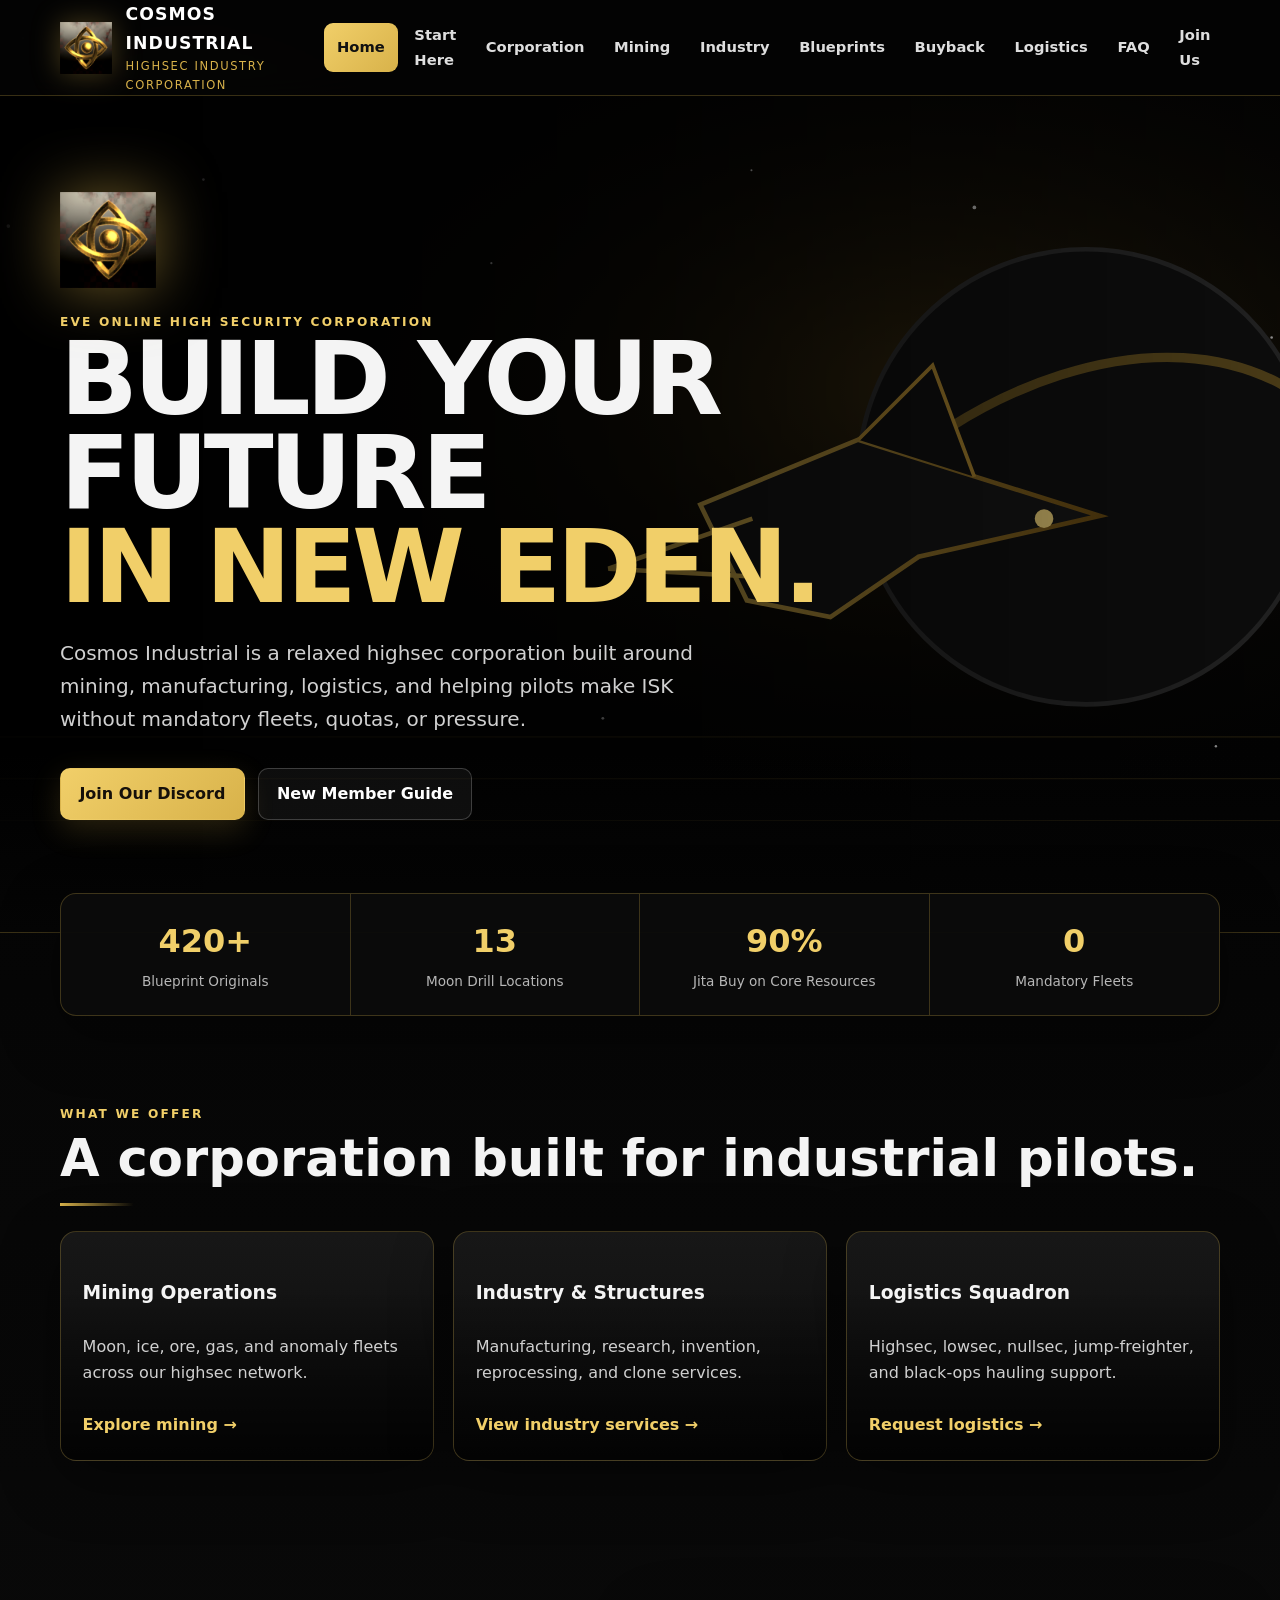
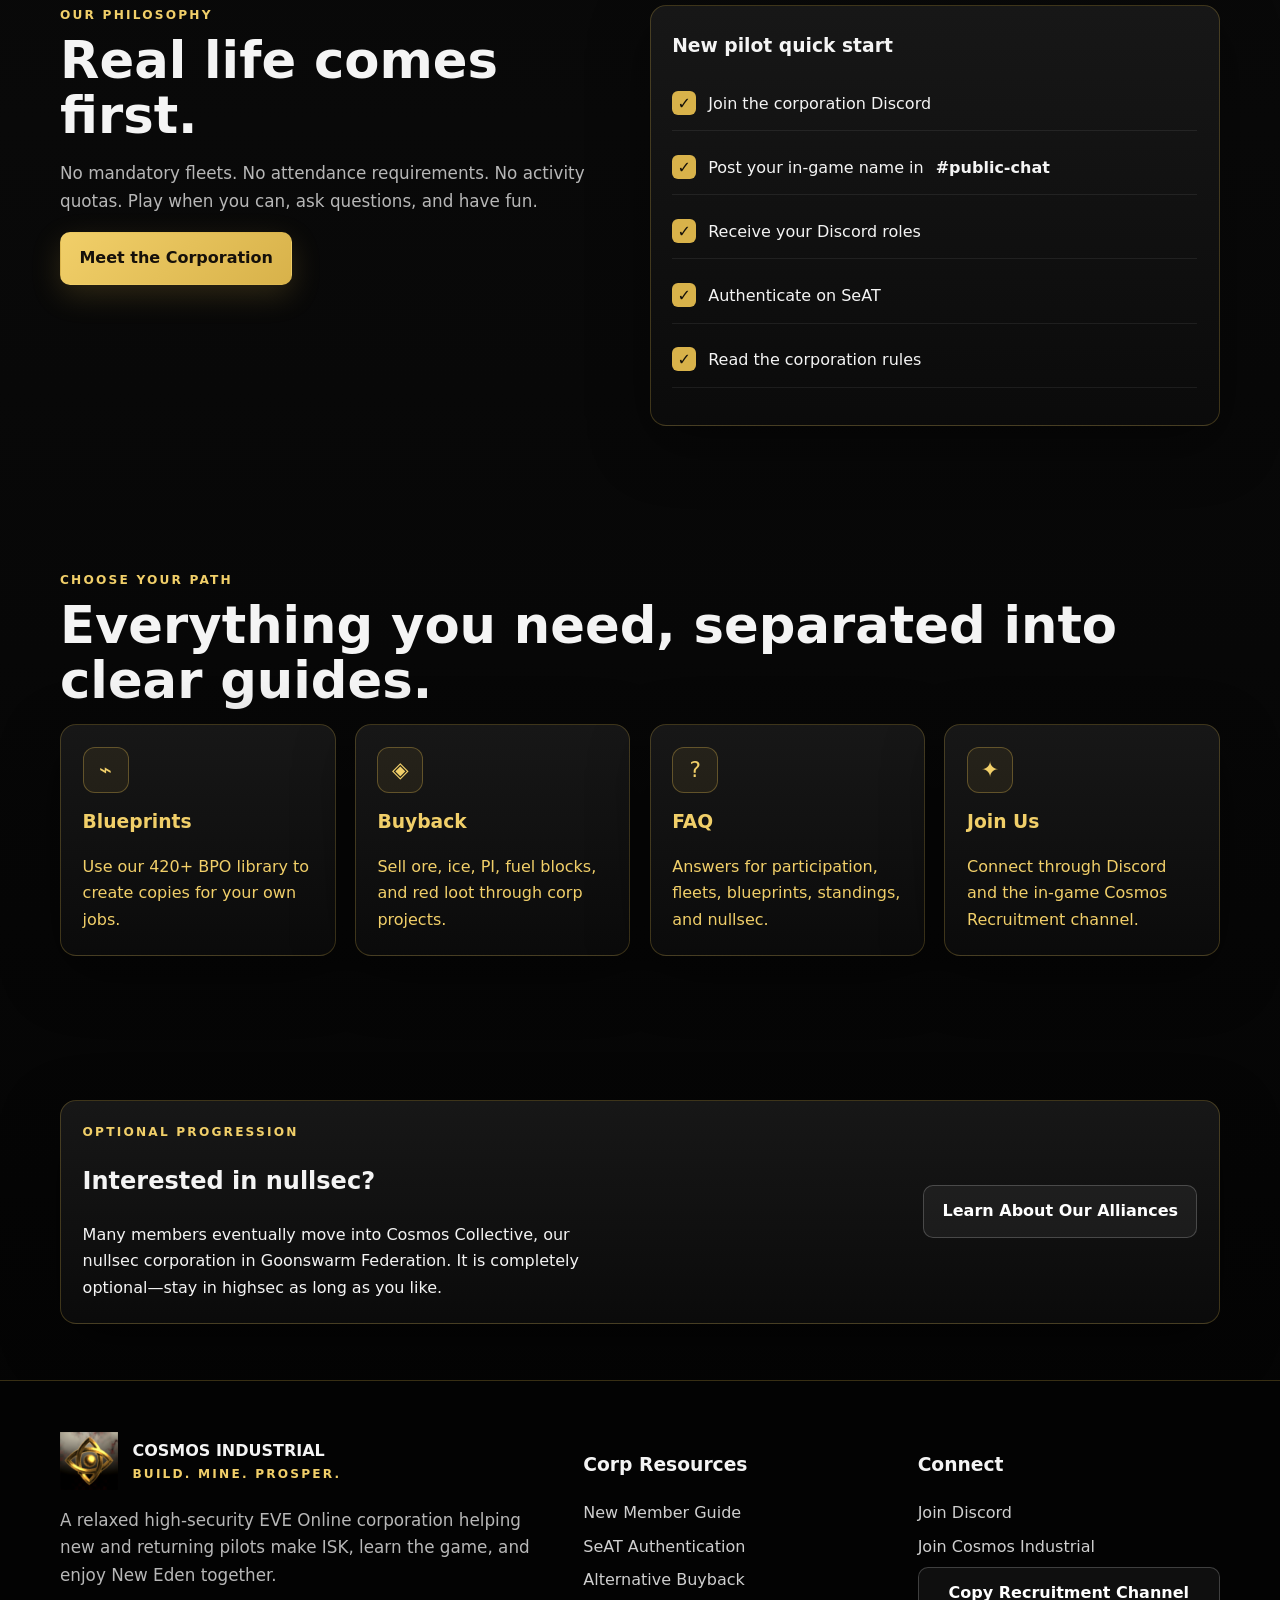
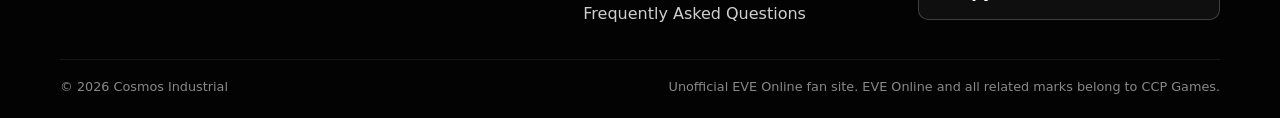
==== commit 7722cf65: "Add files via upload" ====
--- a/index.html
+++ b/index.html
@@ -1,197 +1 @@
-<!doctype html>
-<html lang="en">
-<head>
-  <meta charset="utf-8">
-  <meta name="viewport" content="width=device-width, initial-scale=1">
-  <meta name="description" content="Cosmos Industrial is a relaxed EVE Online high-security corporation focused on mining, industry, logistics, learning, and optional nullsec progression.">
-  <meta name="theme-color" content="#0b0b0d">
-  <title>Cosmos Industrial | EVE Online Corporation</title>
-  <link rel="icon" href="assets/image1.png">
-  <link rel="stylesheet" href="styles.css">
-</head>
-<body>
-  <div class="space" aria-hidden="true"></div>
-  <header class="site-header" id="top">
-    <a class="brand" href="#top" aria-label="Cosmos Industrial home">
-      <img src="assets/image1.png" alt="Cosmos Industrial corporation emblem">
-      <span><strong>Cosmos</strong> Industrial</span>
-    </a>
-    <button class="nav-toggle" aria-expanded="false" aria-controls="main-nav">Menu</button>
-    <nav id="main-nav" class="main-nav" aria-label="Primary navigation">
-      <a href="#about">About</a>
-      <a href="#services">Services</a>
-      <a href="#operations">Operations</a>
-      <a href="#new-pilots">New Pilots</a>
-      <a href="#faq">FAQ</a>
-      <a class="button small" href="https://discord.gg/ZgbHAa7UCq" target="_blank" rel="noreferrer">Join Discord</a>
-    </nav>
-  </header>
-
-  <main>
-    <section class="hero">
-      <div class="hero-copy">
-        <p class="eyebrow">Highsec Industry • Mining • Logistics • Community</p>
-        <h1>Build your future among the stars.</h1>
-        <p class="lede">Cosmos Industrial is a relaxed EVE Online corporation helping new, returning, and experienced pilots make ISK, learn the game, and enjoy New Eden together.</p>
-        <div class="hero-actions">
-          <a class="button" href="https://discord.gg/ZgbHAa7UCq" target="_blank" rel="noreferrer">Join Our Discord</a>
-          <a class="button ghost" href="#new-pilots">Start Here</a>
-        </div>
-        <div class="hero-stats" aria-label="Corporation highlights">
-          <div><strong>420+</strong><span>Blueprint Originals</span></div>
-          <div><strong>13</strong><span>Moon Drills</span></div>
-          <div><strong>0</strong><span>Mandatory Fleets</span></div>
-        </div>
-      </div>
-      <div class="hero-art" aria-hidden="true">
-        <svg viewBox="0 0 720 520" role="img">
-          <defs>
-            <radialGradient id="planet" cx="35%" cy="28%"><stop offset="0" stop-color="#fff6bf"/><stop offset=".35" stop-color="#c99b25"/><stop offset="1" stop-color="#241600"/></radialGradient>
-            <linearGradient id="ring" x1="0" x2="1"><stop stop-color="#fff" stop-opacity=".15"/><stop offset=".5" stop-color="#d6aa35"/><stop offset="1" stop-color="#fff" stop-opacity=".05"/></linearGradient>
-          </defs>
-          <ellipse cx="390" cy="300" rx="250" ry="78" fill="none" stroke="url(#ring)" stroke-width="14" transform="rotate(-13 390 300)"/>
-          <circle cx="400" cy="285" r="135" fill="url(#planet)"/>
-          <path d="M112 355 L278 286 L330 304 L286 338 L347 367 L314 393 L248 355 L151 382Z" fill="#e9e9e9" stroke="#7a6020" stroke-width="5"/>
-          <path d="M248 355 L302 322 L286 338 L347 367 L314 393Z" fill="#8d8d8d"/>
-          <circle cx="119" cy="126" r="3" fill="#fff"/><circle cx="624" cy="94" r="4" fill="#d9b24f"/><circle cx="603" cy="412" r="2" fill="#fff"/>
-        </svg>
-      </div>
-    </section>
-
-    <section class="ticker" aria-label="Corporation philosophy">
-      <span>REAL LIFE COMES FIRST</span><span>NO ACTIVITY QUOTAS</span><span>NO ATTENDANCE REQUIREMENTS</span><span>PLAY WHEN YOU CAN</span><span>HAVE FUN</span>
-    </section>
-
-    <section id="about" class="section split">
-      <div>
-        <p class="eyebrow">About the corporation</p>
-        <h2>A place to learn, earn, and belong.</h2>
-        <p>Founded on September 19, 2020, Cosmos Industrial operates primarily in high-security space as part of the Cosmos Origins alliance. Our focus is practical: help members develop reliable income streams, learn industry systems, and find people they enjoy flying with.</p>
-        <p>New players can ask beginner questions without judgment. Veterans can use our infrastructure, blueprint library, buyback program, and logistics network. Nullsec progression through Cosmos Collective is available, but never required.</p>
-      </div>
-      <aside class="quote-card">
-        <img src="assets/image1.png" alt="" aria-hidden="true">
-        <blockquote>“Fly safe, ask questions, and most importantly—have fun.”</blockquote>
-        <p>Whether you mine, build, haul, PvP, or simply relax with fellow pilots, there is room for you here.</p>
-      </aside>
-    </section>
-
-    <section id="services" class="section dark-panel">
-      <div class="section-heading">
-        <div><p class="eyebrow">What we offer</p><h2>Industrial support at every stage.</h2></div>
-        <p>From your first Venture to your next major manufacturing project, Cosmos offers the tools and people to help you progress.</p>
-      </div>
-      <div class="card-grid">
-        <article class="service-card"><span class="icon">◈</span><h3>Mining</h3><p>Moon, ice, ore, gas, and anomaly fleets across alliance operations.</p></article>
-        <article class="service-card"><span class="icon">⌬</span><h3>Industry</h3><p>Manufacturing, research, invention, and specialized structure bonuses.</p></article>
-        <article class="service-card"><span class="icon">▧</span><h3>Blueprint Library</h3><p>More than 420 corporation BPOs available for member copy jobs.</p></article>
-        <article class="service-card"><span class="icon">◫</span><h3>Buyback</h3><p>Optional corporation projects for fast conversion of resources into ISK.</p></article>
-        <article class="service-card"><span class="icon">➤</span><h3>Logistics</h3><p>Highsec, lowsec, nullsec, jump freighter, and Black Ops hauling support.</p></article>
-        <article class="service-card"><span class="icon">✦</span><h3>Progression</h3><p>PvP training and an optional route into Cosmos Collective in nullsec.</p></article>
-      </div>
-    </section>
-
-    <section id="operations" class="section">
-      <div class="section-heading">
-        <div><p class="eyebrow">Member operations</p><h2>Explore the corporation.</h2></div>
-        <p>Use the tabs to jump between core services, locations, and policies.</p>
-      </div>
-      <div class="tabs" data-tabs>
-        <div class="tab-list" role="tablist" aria-label="Corporation operations">
-          <button role="tab" aria-selected="true" aria-controls="panel-mining" id="tab-mining">Mining</button>
-          <button role="tab" aria-selected="false" aria-controls="panel-structures" id="tab-structures">Structures</button>
-          <button role="tab" aria-selected="false" aria-controls="panel-blueprints" id="tab-blueprints">Blueprints</button>
-          <button role="tab" aria-selected="false" aria-controls="panel-buyback" id="tab-buyback">Buyback</button>
-          <button role="tab" aria-selected="false" aria-controls="panel-logistics" id="tab-logistics">Logistics</button>
-          <button role="tab" aria-selected="false" aria-controls="panel-alliances" id="tab-alliances">Alliances</button>
-        </div>
-
-        <div class="tab-panel" id="panel-mining" role="tabpanel" aria-labelledby="tab-mining">
-          <div><h3>Moon mining and fleet activity</h3><p>Members may mine moons owned by Cosmos Industrial, Cosmos Origins, Cosmos Collective, Cosmos Phoenix Reborn, and Cosmos Research.</p><div class="notice"><strong>Moon tax:</strong> 5% of mined moon ore, or equivalent compressed value, calculated using Janice. Taxes support structures, fuel, services, and events.</div></div>
-          <div><h4>Current moon locations</h4><ul class="compact two-col"><li>Shedoo - Serpens II</li><li>Shedoo - Orion II</li><li>Shedoo - Onseepkans</li><li>Shedoo - Lyra</li><li>Shedoo - Ezri II</li><li>Shedoo - Ezri I</li><li>Shedoo - Eridanis I</li><li>Shedoo - Aquarius</li><li>Fera - Ashen Aspire I</li><li>Ihal - Sagittarius A</li><li>Ihal - Gemini</li><li>Ihal - Gargantua</li><li>Ihal - Cygnus</li></ul></div>
-        </div>
-
-        <div class="tab-panel" id="panel-structures" role="tabpanel" aria-labelledby="tab-structures" hidden>
-          <div><h3>Industry infrastructure</h3><p>Cosmos structures provide manufacturing, research, invention, reprocessing, clone, and moon extraction services.</p></div>
-          <div class="mini-grid"><article><h4>Shedoo - Leo II</h4><p>Raitaru: manufacturing, research, invention, medium T1 ship ME, advanced small ship ME, and advanced component ME.</p></article><article><h4>Shedoo - Eridanis I</h4><p>Athanor: asteroid ore and ice reprocessing bonuses.</p></article><article><h4>Shedoo - Crux II</h4><p>Astrahus: clone bay services.</p></article><article><h4>Fera - Ashen Aspire I</h4><p>Athanor: moon drilling stability bonuses and extended asteroid lifetime.</p></article></div>
-        </div>
-
-        <div class="tab-panel" id="panel-blueprints" role="tabpanel" aria-labelledby="tab-blueprints" hidden>
-          <div><h3>420+ Blueprint Originals</h3><p>Corporation BPOs are available at Shedoo - Leo II. Members create copies rather than removing originals.</p></div>
-          <ol class="steps"><li>Assemble a station or secure container in your hangar.</li><li>Rename the container with your character name.</li><li>Move it to the Input/Output hangar.</li><li>In Industry, select the corporation BPO input and your container as output.</li><li>Filter to corporation-owned blueprints, choose copy quantity, and start the job.</li><li>Deliver the job when complete and retrieve copies from your container.</li></ol>
-        </div>
-
-        <div class="tab-panel" id="panel-buyback" role="tabpanel" aria-labelledby="tab-buyback" hidden>
-          <div><h3>Fast, optional ISK</h3><p>Sell through Corporation Projects when convenience matters. You are always free to sell or use your resources elsewhere.</p></div>
-          <div class="rate-table" role="table" aria-label="Buyback rates"><div role="row"><strong role="columnheader">Item</strong><strong role="columnheader">Rate</strong></div><div role="row"><span>Ore</span><span>90% Jita Buy</span></div><div role="row"><span>Ice</span><span>90%</span></div><div role="row"><span>Fuel Blocks</span><span>90%</span></div><div role="row"><span>Planetary Interaction</span><span>90%</span></div><div role="row"><span>Red Loot</span><span>80%</span></div></div>
-        </div>
-
-        <div class="tab-panel" id="panel-logistics" role="tabpanel" aria-labelledby="tab-logistics" hidden>
-          <div><h3>Move it safely</h3><p>Create a courier contract and ping <strong>@Logistics</strong>. Fees may be waived for new members depending on location and volume moving to corporate headquarters.</p></div>
-          <div class="check-grid"><span>✓ Highsec Freight</span><span>✓ Lowsec Freight</span><span>✓ Nullsec Freight</span><span>✓ Jump Freighter</span><span>✓ Black Ops</span></div>
-        </div>
-
-        <div class="tab-panel" id="panel-alliances" role="tabpanel" aria-labelledby="tab-alliances" hidden>
-          <div><h3>One family, two regions</h3><p>Cosmos Origins operates in highsec, while Cosmos Collective participates in nullsec through Goonswarm Federation. The groups are separate operationally but connected politically.</p></div>
-          <div class="mini-grid"><article><h4>Highsec: Cosmos Origins</h4><p>Cosmos Industrial, Cosmos Phoenix Reborn, Cosmos Research Inc., Cosmos Horizons, and Cosmos Holdings.</p></article><article><h4>Nullsec: Cosmos Collective</h4><p>Optional progression for pilots ready to take the next step into larger alliance warfare and nullsec industry.</p></article></div>
-        </div>
-      </div>
-    </section>
-
-    <section id="new-pilots" class="section onboarding">
-      <div class="section-heading"><div><p class="eyebrow">New member quick start</p><h2>Dock up. Get connected. Start flying.</h2></div></div>
-      <div class="onboarding-grid">
-        <div class="checklist-card">
-          <label><input type="checkbox"> Join the Corporation Discord</label>
-          <label><input type="checkbox"> Post your in-game name in <strong>#public-chat</strong></label>
-          <label><input type="checkbox"> Receive your Discord roles</label>
-          <label><input type="checkbox"> Authenticate on SeAT</label>
-          <label><input type="checkbox"> Read the corporation rules</label>
-          <label><input type="checkbox"> Ask questions and meet the team</label>
-          <p class="saved-note">Checklist progress is saved on this device.</p>
-        </div>
-        <div class="rules-card">
-          <h3>Two rules matter most</h3>
-          <article><span>01</span><div><h4>Do not be a piece of garbage.</h4><p>Treat people with respect. Racism, sexism, homophobia, harassment, political arguments, and toxic behavior are not tolerated.</p></div></article>
-          <article><span>02</span><div><h4>Real life comes first.</h4><p>Life always comes before EVE. Nobody is punished for taking time away.</p></div></article>
-        </div>
-      </div>
-      <div class="link-cards">
-        <a href="https://discord.gg/ZgbHAa7UCq" target="_blank" rel="noreferrer"><span>Discord</span><strong>Join the community →</strong></a>
-        <a href="https://seat.cosmosorigins.org/" target="_blank" rel="noreferrer"><span>SeAT</span><strong>Authenticate characters →</strong></a>
-        <a href="https://jitarun.com/" target="_blank" rel="noreferrer"><span>Alternative Buyback</span><strong>Visit JitaRun →</strong></a>
-      </div>
-    </section>
-
-    <section class="section leadership">
-      <div><p class="eyebrow">Leadership</p><h2>People you can contact.</h2></div>
-      <div class="leader-grid"><article><span>CEO</span><h3>Thiranoyama</h3></article><article><span>Recruiter</span><h3>Izaura Kench</h3></article><article><span>Recruiter</span><h3>Midnight Stargazer</h3></article></div>
-    </section>
-
-    <section id="faq" class="section faq">
-      <div><p class="eyebrow">Frequently asked questions</p><h2>Answers before you undock.</h2></div>
-      <div class="accordion">
-        <details><summary>Is participation mandatory?</summary><p>No. There are no mandatory fleets, attendance requirements, or activity quotas.</p></details>
-        <details><summary>Do I have to use the buyback program?</summary><p>No. It is completely optional.</p></details>
-        <details><summary>Can I borrow blueprints?</summary><p>Use corporation originals to create blueprint copies for your projects.</p></details>
-        <details><summary>Can I ask beginner questions?</summary><p>Absolutely. Helping new and returning pilots is one of the corporation's core goals.</p></details>
-        <details><summary>Is nullsec required?</summary><p>No. Stay in highsec as long as you like. Cosmos Collective is an optional progression path.</p></details>
-        <details><summary>Who is friendly?</summary><p>Corporation members are green, alliance members are dark blue, and friendly organizations are light blue. Agreements can vary by region, so ask before engaging.</p></details>
-      </div>
-    </section>
-
-    <section class="cta">
-      <img src="assets/image1.png" alt="Cosmos Industrial emblem">
-      <div><p class="eyebrow">Ready to launch?</p><h2>Your next chapter in New Eden starts here.</h2><p>Join Discord, introduce your pilot, and let us know what you want to build.</p></div>
-      <a class="button" href="https://discord.gg/ZgbHAa7UCq" target="_blank" rel="noreferrer">Join Cosmos Industrial</a>
-    </section>
-  </main>
-
-  <footer>
-    <div class="footer-brand"><img src="assets/image1.png" alt=""><span>Cosmos Industrial</span></div>
-    <p>Independent EVE Online player corporation website. EVE Online and all related trademarks are the property of CCP hf.</p>
-    <a href="#top">Back to top ↑</a>
-  </footer>
-  <script src="script.js"></script>
-</body>
-</html>
+<!doctype html><html lang="en"><head><meta charset="utf-8"><meta name="viewport" content="width=device-width,initial-scale=1"><meta name="description" content="Cosmos Industrial - a relaxed EVE Online high-security corporation focused on mining, industry, logistics, and helping new and returning pilots."><title>Cosmos Industrial</title><link rel="icon" href="assets/images/cosmos-logo.png"><link rel="stylesheet" href="assets/styles.css"></head><body><a class="skip-link" href="#main">Skip to content</a><header class="site-header"><div class="container nav-wrap"><a class="brand" href="index.html"><img src="assets/images/cosmos-logo.png" alt="Cosmos Industrial logo"><span class="brand-text"><strong>COSMOS INDUSTRIAL</strong><span>Highsec Industry Corporation</span></span></a><button class="nav-toggle" aria-expanded="false" aria-label="Open navigation">Menu</button><nav class="nav-links" aria-label="Primary navigation"><a href="index.html" class="active">Home</a><a href="getting-started.html" class="">Start Here</a><a href="corporation.html" class="">Corporation</a><a href="mining.html" class="">Mining</a><a href="industry.html" class="">Industry</a><a href="blueprints.html" class="">Blueprints</a><a href="buyback.html" class="">Buyback</a><a href="logistics.html" class="">Logistics</a><a href="faq.html" class="">FAQ</a><a href="join.html" class="">Join Us</a></nav></div></header><main id="main"><section class="hero"><div class="hero-content"><img class="hero-logo" src="assets/images/cosmos-logo.png" alt="Cosmos Industrial logo"><div class="eyebrow">EVE Online High Security Corporation</div><h1>BUILD YOUR FUTURE <span>IN NEW EDEN.</span></h1><p>Cosmos Industrial is a relaxed highsec corporation built around mining, manufacturing, logistics, and helping pilots make ISK without mandatory fleets, quotas, or pressure.</p><div class="actions"><a class="btn btn-primary" href="https://discord.gg/ZgbHAa7UCq" target="_blank" rel="noopener">Join Our Discord</a><a class="btn btn-secondary" href="getting-started.html">New Member Guide</a></div></div></section><div class="container"><div class="stat-strip"><div class="stat"><strong>420+</strong><span>Blueprint Originals</span></div><div class="stat"><strong>13</strong><span>Moon Drill Locations</span></div><div class="stat"><strong>90%</strong><span>Jita Buy on Core Resources</span></div><div class="stat"><strong>0</strong><span>Mandatory Fleets</span></div></div></div><section class="section"><div class="container"><div class="eyebrow">What We Offer</div><h2 class="section-title">A corporation built for industrial pilots.</h2><div class="gold-rule"></div><div class="grid grid-3"><article class="card feature-card" style="--card-image:url('assets/images/mining.svg')"><h3>Mining Operations</h3><p>Moon, ice, ore, gas, and anomaly fleets across our highsec network.</p><a class="card-link" href="mining.html">Explore mining →</a></article><article class="card feature-card" style="--card-image:url('assets/images/industry.svg')"><h3>Industry & Structures</h3><p>Manufacturing, research, invention, reprocessing, and clone services.</p><a class="card-link" href="industry.html">View industry services →</a></article><article class="card feature-card" style="--card-image:url('assets/images/logistics.svg')"><h3>Logistics Squadron</h3><p>Highsec, lowsec, nullsec, jump-freighter, and black-ops hauling support.</p><a class="card-link" href="logistics.html">Request logistics →</a></article></div></div></section><section class="section compact"><div class="container grid grid-2"><div><div class="eyebrow">Our Philosophy</div><h2 class="section-title">Real life comes first.</h2><p class="section-lead">No mandatory fleets. No attendance requirements. No activity quotas. Play when you can, ask questions, and have fun.</p><a class="btn btn-primary" href="corporation.html">Meet the Corporation</a></div><div class="card"><h3>New pilot quick start</h3><ul class="checklist"><li>Join the corporation Discord</li><li>Post your in-game name in <strong>#public-chat</strong></li><li>Receive your Discord roles</li><li>Authenticate on SeAT</li><li>Read the corporation rules</li></ul></div></div></section><section class="section"><div class="container"><div class="eyebrow">Choose Your Path</div><h2 class="section-title">Everything you need, separated into clear guides.</h2><div class="grid grid-4"><a class="card" href="blueprints.html"><div class="card-icon">⌁</div><h3>Blueprints</h3><p>Use our 420+ BPO library to create copies for your own jobs.</p></a><a class="card" href="buyback.html"><div class="card-icon">◈</div><h3>Buyback</h3><p>Sell ore, ice, PI, fuel blocks, and red loot through corp projects.</p></a><a class="card" href="faq.html"><div class="card-icon">?</div><h3>FAQ</h3><p>Answers for participation, fleets, blueprints, standings, and nullsec.</p></a><a class="card" href="join.html"><div class="card-icon">✦</div><h3>Join Us</h3><p>Connect through Discord and the in-game Cosmos Recruitment channel.</p></a></div></div></section><section class="section compact"><div class="container card"><div class="grid grid-2"><div><div class="eyebrow">Optional Progression</div><h2>Interested in nullsec?</h2><p>Many members eventually move into Cosmos Collective, our nullsec corporation in Goonswarm Federation. It is completely optional—stay in highsec as long as you like.</p></div><div class="actions" style="align-items:center;justify-content:flex-end"><a class="btn btn-secondary" href="corporation.html#alliances">Learn About Our Alliances</a></div></div></div></section></main><footer class="site-footer"><div class="container"><div class="footer-grid"><div><div class="footer-brand"><img src="assets/images/cosmos-logo.png" alt=""><div><strong>COSMOS INDUSTRIAL</strong><div class="eyebrow">Build. Mine. Prosper.</div></div></div><p class="section-lead">A relaxed high-security EVE Online corporation helping new and returning pilots make ISK, learn the game, and enjoy New Eden together.</p></div><div><h3>Corp Resources</h3><div class="footer-links"><a href="getting-started.html">New Member Guide</a><a href="https://seat.cosmosorigins.org/" target="_blank" rel="noopener">SeAT Authentication</a><a href="https://jitarun.com/" target="_blank" rel="noopener">Alternative Buyback</a><a href="faq.html">Frequently Asked Questions</a></div></div><div><h3>Connect</h3><div class="footer-links"><a href="https://discord.gg/ZgbHAa7UCq" target="_blank" rel="noopener">Join Discord</a><a href="join.html">Join Cosmos Industrial</a><button class="btn btn-secondary" data-copy="Cosmos Recruitment">Copy Recruitment Channel</button></div></div></div><div class="footer-bottom"><span>© <span data-year></span> Cosmos Industrial</span><span>Unofficial EVE Online fan site. EVE Online and all related marks belong to CCP Games.</span></div></div></footer><script src="assets/script.js"></script></body></html>
--- a/assets/styles.css
+++ b/assets/styles.css
@@ -0,0 +1,172 @@
+:root {
+  --bg: #050505;
+  --bg-soft: #0c0c0c;
+  --panel: rgba(19, 19, 19, 0.94);
+  --panel-2: rgba(27, 27, 27, 0.9);
+  --gold: #d8b24a;
+  --gold-bright: #f1cf69;
+  --gold-dark: #7d5d18;
+  --text: #f4f4f4;
+  --muted: #b7b7b7;
+  --line: rgba(216, 178, 74, 0.25);
+  --danger: #da7070;
+  --success: #68c58f;
+  --shadow: 0 18px 60px rgba(0,0,0,.45);
+  --radius: 16px;
+}
+
+* { box-sizing: border-box; }
+html { scroll-behavior: smooth; }
+body {
+  margin: 0;
+  color: var(--text);
+  background:
+    radial-gradient(circle at 15% 8%, rgba(216,178,74,.08), transparent 22rem),
+    radial-gradient(circle at 85% 10%, rgba(255,255,255,.035), transparent 18rem),
+    linear-gradient(180deg, #020202 0%, #090909 52%, #030303 100%);
+  font-family: Inter, ui-sans-serif, system-ui, -apple-system, BlinkMacSystemFont, "Segoe UI", sans-serif;
+  line-height: 1.65;
+}
+body::before {
+  content: "";
+  position: fixed;
+  inset: 0;
+  pointer-events: none;
+  opacity: .42;
+  background-image:
+    radial-gradient(circle at 12% 20%, #fff 0 1px, transparent 1.4px),
+    radial-gradient(circle at 72% 18%, #fff 0 1px, transparent 1.3px),
+    radial-gradient(circle at 32% 70%, #d8b24a 0 1px, transparent 1.4px),
+    radial-gradient(circle at 88% 76%, #fff 0 1px, transparent 1.3px),
+    radial-gradient(circle at 56% 44%, #fff 0 1px, transparent 1.3px);
+  background-size: 190px 190px, 230px 230px, 280px 280px, 320px 320px, 370px 370px;
+  z-index: -1;
+}
+img { max-width: 100%; display: block; }
+a { color: var(--gold-bright); text-decoration: none; }
+a:hover { color: #fff1bc; }
+button, input { font: inherit; }
+
+.skip-link { position: absolute; left: -9999px; top: 0; }
+.skip-link:focus { left: 1rem; top: 1rem; z-index: 9999; background: #fff; color:#000; padding:.8rem 1rem; border-radius:8px; }
+
+.container { width: min(1160px, calc(100% - 2rem)); margin-inline: auto; }
+.section { padding: 5.5rem 0; }
+.section.compact { padding: 3.5rem 0; }
+.eyebrow { color: var(--gold-bright); font-size: .76rem; letter-spacing: .18em; text-transform: uppercase; font-weight: 800; }
+.section-title { margin: .45rem 0 1rem; font-size: clamp(2rem, 4vw, 3.3rem); line-height: 1.08; }
+.section-lead { color: var(--muted); max-width: 760px; font-size: 1.05rem; }
+.gold-rule { width: 74px; height: 3px; background: linear-gradient(90deg, var(--gold), transparent); margin: 1rem 0 1.6rem; }
+
+.site-header { position: sticky; top:0; z-index:1000; backdrop-filter: blur(14px); background: rgba(4,4,4,.88); border-bottom:1px solid var(--line); }
+.nav-wrap { min-height: 78px; display:flex; align-items:center; justify-content:space-between; gap:1.2rem; }
+.brand { display:flex; align-items:center; gap:.85rem; min-width: 245px; }
+.brand img { width:52px; height:52px; filter: drop-shadow(0 0 14px rgba(216,178,74,.32)); }
+.brand-text strong { display:block; color:#fff; letter-spacing:.06em; font-size:1.08rem; }
+.brand-text span { display:block; color:var(--gold); font-size:.72rem; letter-spacing:.14em; text-transform:uppercase; }
+.nav-links { display:flex; align-items:center; gap:.25rem; }
+.nav-links a { color:#dedede; padding:.75rem .8rem; border-radius:9px; font-size:.92rem; font-weight:650; }
+.nav-links a:hover, .nav-links a.active { color:#111; background:linear-gradient(135deg, var(--gold-bright), var(--gold)); }
+.nav-toggle { display:none; background:transparent; border:1px solid var(--line); color:white; border-radius:10px; padding:.65rem .8rem; }
+
+.hero { position:relative; min-height: 78vh; display:grid; place-items:center; overflow:hidden; border-bottom:1px solid var(--line); }
+.hero::before { content:""; position:absolute; inset:0; background:linear-gradient(90deg, rgba(0,0,0,.91) 0%, rgba(0,0,0,.68) 48%, rgba(0,0,0,.28) 100%), url('images/cosmos-hero.svg') center/cover no-repeat; }
+.hero::after { content:""; position:absolute; inset:auto 0 0; height:180px; background:linear-gradient(transparent, var(--bg)); }
+.hero-content { position:relative; z-index:2; width:min(1160px, calc(100% - 2rem)); padding:6rem 0 7rem; }
+.hero-logo { width:96px; height:96px; margin-bottom:1.5rem; filter:drop-shadow(0 0 30px rgba(216,178,74,.5)); }
+.hero h1 { margin:0; max-width:760px; font-size:clamp(3rem, 8vw, 6.7rem); line-height:.92; letter-spacing:-.045em; }
+.hero h1 span { color:var(--gold-bright); display:block; }
+.hero p { max-width:680px; color:#d0d0d0; font-size:clamp(1.05rem, 2vw, 1.25rem); margin:1.4rem 0 2rem; }
+.actions { display:flex; flex-wrap:wrap; gap:.8rem; }
+.btn { display:inline-flex; align-items:center; justify-content:center; gap:.55rem; min-height:48px; padding:.75rem 1.15rem; border-radius:10px; font-weight:800; border:1px solid transparent; transition:.2s ease; }
+.btn-primary { color:#15100a; background:linear-gradient(135deg, var(--gold-bright), var(--gold)); box-shadow:0 10px 30px rgba(216,178,74,.18); }
+.btn-primary:hover { color:#000; transform:translateY(-2px); box-shadow:0 14px 34px rgba(216,178,74,.3); }
+.btn-secondary { color:#fff; border-color:rgba(255,255,255,.2); background:rgba(255,255,255,.05); }
+.btn-secondary:hover { border-color:var(--gold); background:rgba(216,178,74,.1); }
+
+.page-hero { min-height: 330px; display:flex; align-items:end; padding:5rem 0 3rem; position:relative; overflow:hidden; border-bottom:1px solid var(--line); }
+.page-hero::before { content:""; position:absolute; inset:0; background:linear-gradient(90deg, rgba(0,0,0,.94), rgba(0,0,0,.55)), var(--hero-image, url('images/cosmos-hero.svg')) center/cover no-repeat; }
+.page-hero .container { position:relative; z-index:2; }
+.page-hero h1 { margin:.4rem 0 .8rem; font-size:clamp(2.6rem, 6vw, 4.8rem); line-height:1; }
+.page-hero p { max-width:760px; margin:0; color:#d4d4d4; }
+
+.grid { display:grid; gap:1.2rem; }
+.grid-2 { grid-template-columns: repeat(2, minmax(0,1fr)); }
+.grid-3 { grid-template-columns: repeat(3, minmax(0,1fr)); }
+.grid-4 { grid-template-columns: repeat(4, minmax(0,1fr)); }
+.card { background:linear-gradient(180deg, rgba(24,24,24,.96), rgba(11,11,11,.96)); border:1px solid var(--line); border-radius:var(--radius); padding:1.35rem; box-shadow:var(--shadow); }
+.card h3 { margin:.2rem 0 .6rem; }
+.card p:last-child { margin-bottom:0; }
+.card-icon { width:46px; height:46px; display:grid; place-items:center; border:1px solid rgba(216,178,74,.35); border-radius:12px; background:rgba(216,178,74,.08); font-size:1.35rem; margin-bottom:.9rem; }
+.card-link { display:inline-flex; margin-top:.6rem; font-weight:800; }
+.feature-card { min-height:230px; position:relative; overflow:hidden; display:flex; flex-direction:column; justify-content:end; }
+.feature-card::before { content:""; position:absolute; inset:0; background:linear-gradient(transparent 25%, rgba(0,0,0,.92)), var(--card-image) center/cover no-repeat; opacity:.8; }
+.feature-card > * { position:relative; z-index:2; }
+.feature-card p { color:#d0d0d0; }
+
+.stat-strip { display:grid; grid-template-columns:repeat(4,1fr); margin-top:-2.5rem; position:relative; z-index:4; background:rgba(11,11,11,.95); border:1px solid var(--line); border-radius:var(--radius); box-shadow:var(--shadow); }
+.stat { padding:1.3rem; text-align:center; border-right:1px solid var(--line); }
+.stat:last-child { border-right:0; }
+.stat strong { display:block; color:var(--gold-bright); font-size:2rem; }
+.stat span { color:var(--muted); font-size:.85rem; }
+
+.tabs { display:flex; flex-wrap:wrap; gap:.55rem; margin:1.5rem 0 2rem; }
+.tab-link { color:#ddd; padding:.7rem .95rem; border:1px solid var(--line); border-radius:999px; background:rgba(255,255,255,.025); }
+.tab-link:hover { background:rgba(216,178,74,.12); border-color:var(--gold); }
+
+.data-table { width:100%; border-collapse:separate; border-spacing:0; overflow:hidden; border:1px solid var(--line); border-radius:14px; background:rgba(11,11,11,.85); }
+.data-table th, .data-table td { padding:.9rem 1rem; text-align:left; border-bottom:1px solid rgba(216,178,74,.14); }
+.data-table th { color:#181208; background:linear-gradient(135deg,var(--gold-bright),var(--gold)); font-size:.86rem; letter-spacing:.04em; text-transform:uppercase; }
+.data-table tr:last-child td { border-bottom:0; }
+.data-table td:last-child { text-align:right; }
+.badge { display:inline-flex; align-items:center; gap:.35rem; border:1px solid var(--line); border-radius:999px; padding:.25rem .65rem; color:#e8e8e8; background:rgba(216,178,74,.08); font-size:.8rem; }
+.badge.success { color:#a8e2bd; border-color:rgba(104,197,143,.3); background:rgba(104,197,143,.08); }
+
+.callout { border-left:4px solid var(--gold); padding:1.1rem 1.2rem; background:rgba(216,178,74,.07); border-radius:0 12px 12px 0; }
+.callout strong { color:var(--gold-bright); }
+.step-list { counter-reset:steps; display:grid; gap:.8rem; padding:0; list-style:none; }
+.step-list li { counter-increment:steps; display:grid; grid-template-columns:44px 1fr; gap:1rem; align-items:start; background:rgba(255,255,255,.025); border:1px solid var(--line); padding:1rem; border-radius:12px; }
+.step-list li::before { content:counter(steps); width:36px; height:36px; display:grid; place-items:center; border-radius:50%; background:var(--gold); color:#130f08; font-weight:900; }
+.checklist { display:grid; gap:.7rem; padding:0; list-style:none; }
+.checklist li { display:flex; gap:.75rem; align-items:flex-start; padding:.8rem 0; border-bottom:1px solid rgba(255,255,255,.07); }
+.checklist li::before { content:"✓"; display:grid; place-items:center; flex:0 0 24px; height:24px; border-radius:6px; color:#15110a; background:var(--gold); font-weight:900; }
+
+.accordion { display:grid; gap:.7rem; }
+.accordion details { border:1px solid var(--line); border-radius:12px; background:rgba(14,14,14,.92); overflow:hidden; }
+.accordion summary { cursor:pointer; font-weight:800; padding:1rem 1.2rem; list-style:none; }
+.accordion summary::-webkit-details-marker { display:none; }
+.accordion summary::after { content:"+"; float:right; color:var(--gold); }
+.accordion details[open] summary::after { content:"–"; }
+.accordion details p, .accordion details ul { margin:0; padding:0 1.2rem 1.2rem; color:var(--muted); }
+
+.site-footer { border-top:1px solid var(--line); background:#030303; padding:3.2rem 0 1.3rem; }
+.footer-grid { display:grid; grid-template-columns:1.3fr .8fr .8fr; gap:2rem; }
+.footer-brand { display:flex; align-items:center; gap:.9rem; }
+.footer-brand img { width:58px; }
+.footer-links { display:grid; gap:.45rem; }
+.footer-links a { color:#cfcfcf; }
+.footer-links a:hover { color:var(--gold-bright); }
+.footer-bottom { display:flex; justify-content:space-between; gap:1rem; border-top:1px solid rgba(255,255,255,.08); margin-top:2rem; padding-top:1rem; color:#888; font-size:.8rem; }
+
+@media (max-width: 980px) {
+  .nav-toggle { display:block; }
+  .nav-links { position:absolute; display:none; top:78px; left:1rem; right:1rem; padding:.75rem; flex-direction:column; align-items:stretch; background:#0b0b0b; border:1px solid var(--line); border-radius:12px; box-shadow:var(--shadow); }
+  .nav-links.open { display:flex; }
+  .nav-links a { width:100%; }
+  .grid-4 { grid-template-columns:repeat(2,1fr); }
+  .grid-3 { grid-template-columns:repeat(2,1fr); }
+  .stat-strip { grid-template-columns:repeat(2,1fr); }
+  .stat:nth-child(2) { border-right:0; }
+  .stat:nth-child(-n+2) { border-bottom:1px solid var(--line); }
+}
+@media (max-width: 680px) {
+  .brand-text span { display:none; }
+  .brand { min-width:auto; }
+  .hero { min-height:690px; }
+  .grid-2, .grid-3, .grid-4, .footer-grid { grid-template-columns:1fr; }
+  .stat-strip { grid-template-columns:1fr; margin-top:-1rem; }
+  .stat { border-right:0; border-bottom:1px solid var(--line); }
+  .stat:last-child { border-bottom:0; }
+  .data-table { display:block; overflow-x:auto; }
+  .footer-bottom { flex-direction:column; }
+}
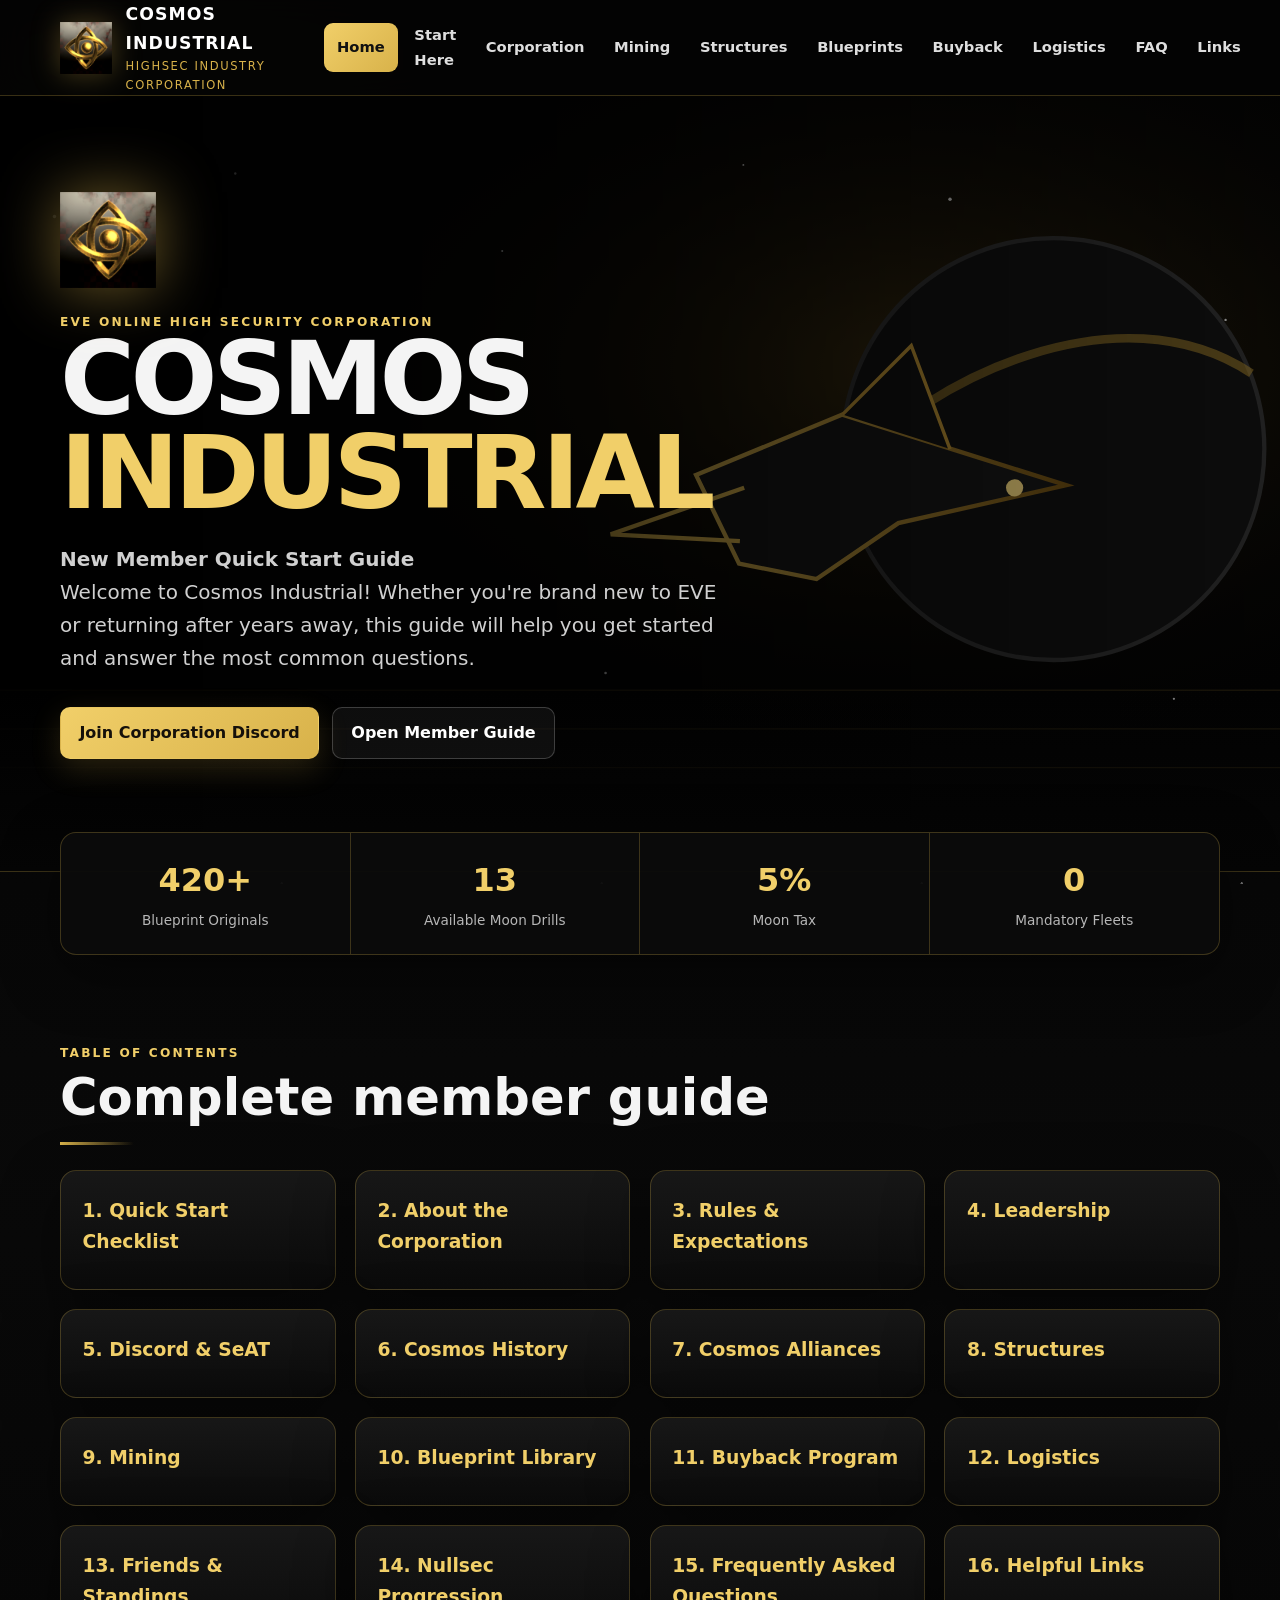
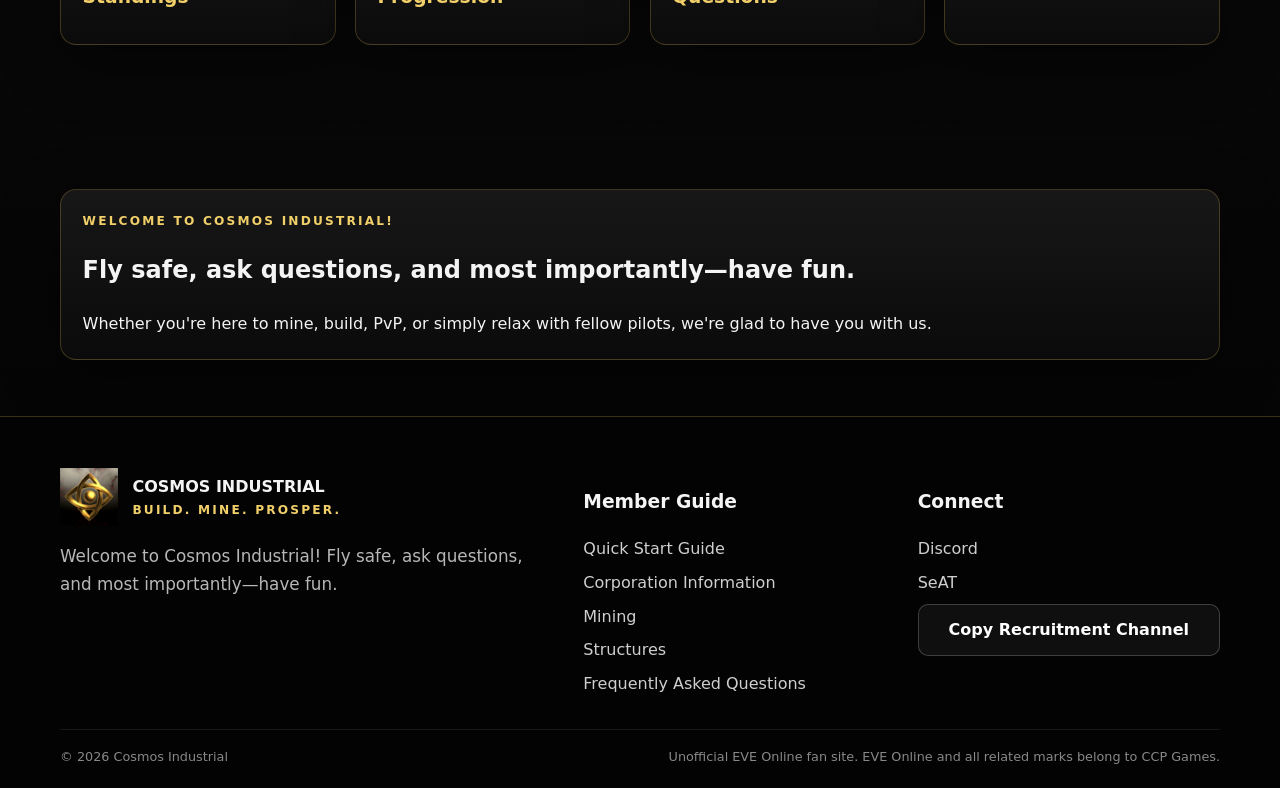
==== commit d7881034: "Add files via upload" ====
--- a/index.html
+++ b/index.html
@@ -1 +1,6 @@
-<!doctype html><html lang="en"><head><meta charset="utf-8"><meta name="viewport" content="width=device-width,initial-scale=1"><meta name="description" content="Cosmos Industrial - a relaxed EVE Online high-security corporation focused on mining, industry, logistics, and helping new and returning pilots."><title>Cosmos Industrial</title><link rel="icon" href="assets/images/cosmos-logo.png"><link rel="stylesheet" href="assets/styles.css"></head><body><a class="skip-link" href="#main">Skip to content</a><header class="site-header"><div class="container nav-wrap"><a class="brand" href="index.html"><img src="assets/images/cosmos-logo.png" alt="Cosmos Industrial logo"><span class="brand-text"><strong>COSMOS INDUSTRIAL</strong><span>Highsec Industry Corporation</span></span></a><button class="nav-toggle" aria-expanded="false" aria-label="Open navigation">Menu</button><nav class="nav-links" aria-label="Primary navigation"><a href="index.html" class="active">Home</a><a href="getting-started.html" class="">Start Here</a><a href="corporation.html" class="">Corporation</a><a href="mining.html" class="">Mining</a><a href="industry.html" class="">Industry</a><a href="blueprints.html" class="">Blueprints</a><a href="buyback.html" class="">Buyback</a><a href="logistics.html" class="">Logistics</a><a href="faq.html" class="">FAQ</a><a href="join.html" class="">Join Us</a></nav></div></header><main id="main"><section class="hero"><div class="hero-content"><img class="hero-logo" src="assets/images/cosmos-logo.png" alt="Cosmos Industrial logo"><div class="eyebrow">EVE Online High Security Corporation</div><h1>BUILD YOUR FUTURE <span>IN NEW EDEN.</span></h1><p>Cosmos Industrial is a relaxed highsec corporation built around mining, manufacturing, logistics, and helping pilots make ISK without mandatory fleets, quotas, or pressure.</p><div class="actions"><a class="btn btn-primary" href="https://discord.gg/ZgbHAa7UCq" target="_blank" rel="noopener">Join Our Discord</a><a class="btn btn-secondary" href="getting-started.html">New Member Guide</a></div></div></section><div class="container"><div class="stat-strip"><div class="stat"><strong>420+</strong><span>Blueprint Originals</span></div><div class="stat"><strong>13</strong><span>Moon Drill Locations</span></div><div class="stat"><strong>90%</strong><span>Jita Buy on Core Resources</span></div><div class="stat"><strong>0</strong><span>Mandatory Fleets</span></div></div></div><section class="section"><div class="container"><div class="eyebrow">What We Offer</div><h2 class="section-title">A corporation built for industrial pilots.</h2><div class="gold-rule"></div><div class="grid grid-3"><article class="card feature-card" style="--card-image:url('assets/images/mining.svg')"><h3>Mining Operations</h3><p>Moon, ice, ore, gas, and anomaly fleets across our highsec network.</p><a class="card-link" href="mining.html">Explore mining →</a></article><article class="card feature-card" style="--card-image:url('assets/images/industry.svg')"><h3>Industry & Structures</h3><p>Manufacturing, research, invention, reprocessing, and clone services.</p><a class="card-link" href="industry.html">View industry services →</a></article><article class="card feature-card" style="--card-image:url('assets/images/logistics.svg')"><h3>Logistics Squadron</h3><p>Highsec, lowsec, nullsec, jump-freighter, and black-ops hauling support.</p><a class="card-link" href="logistics.html">Request logistics →</a></article></div></div></section><section class="section compact"><div class="container grid grid-2"><div><div class="eyebrow">Our Philosophy</div><h2 class="section-title">Real life comes first.</h2><p class="section-lead">No mandatory fleets. No attendance requirements. No activity quotas. Play when you can, ask questions, and have fun.</p><a class="btn btn-primary" href="corporation.html">Meet the Corporation</a></div><div class="card"><h3>New pilot quick start</h3><ul class="checklist"><li>Join the corporation Discord</li><li>Post your in-game name in <strong>#public-chat</strong></li><li>Receive your Discord roles</li><li>Authenticate on SeAT</li><li>Read the corporation rules</li></ul></div></div></section><section class="section"><div class="container"><div class="eyebrow">Choose Your Path</div><h2 class="section-title">Everything you need, separated into clear guides.</h2><div class="grid grid-4"><a class="card" href="blueprints.html"><div class="card-icon">⌁</div><h3>Blueprints</h3><p>Use our 420+ BPO library to create copies for your own jobs.</p></a><a class="card" href="buyback.html"><div class="card-icon">◈</div><h3>Buyback</h3><p>Sell ore, ice, PI, fuel blocks, and red loot through corp projects.</p></a><a class="card" href="faq.html"><div class="card-icon">?</div><h3>FAQ</h3><p>Answers for participation, fleets, blueprints, standings, and nullsec.</p></a><a class="card" href="join.html"><div class="card-icon">✦</div><h3>Join Us</h3><p>Connect through Discord and the in-game Cosmos Recruitment channel.</p></a></div></div></section><section class="section compact"><div class="container card"><div class="grid grid-2"><div><div class="eyebrow">Optional Progression</div><h2>Interested in nullsec?</h2><p>Many members eventually move into Cosmos Collective, our nullsec corporation in Goonswarm Federation. It is completely optional—stay in highsec as long as you like.</p></div><div class="actions" style="align-items:center;justify-content:flex-end"><a class="btn btn-secondary" href="corporation.html#alliances">Learn About Our Alliances</a></div></div></div></section></main><footer class="site-footer"><div class="container"><div class="footer-grid"><div><div class="footer-brand"><img src="assets/images/cosmos-logo.png" alt=""><div><strong>COSMOS INDUSTRIAL</strong><div class="eyebrow">Build. Mine. Prosper.</div></div></div><p class="section-lead">A relaxed high-security EVE Online corporation helping new and returning pilots make ISK, learn the game, and enjoy New Eden together.</p></div><div><h3>Corp Resources</h3><div class="footer-links"><a href="getting-started.html">New Member Guide</a><a href="https://seat.cosmosorigins.org/" target="_blank" rel="noopener">SeAT Authentication</a><a href="https://jitarun.com/" target="_blank" rel="noopener">Alternative Buyback</a><a href="faq.html">Frequently Asked Questions</a></div></div><div><h3>Connect</h3><div class="footer-links"><a href="https://discord.gg/ZgbHAa7UCq" target="_blank" rel="noopener">Join Discord</a><a href="join.html">Join Cosmos Industrial</a><button class="btn btn-secondary" data-copy="Cosmos Recruitment">Copy Recruitment Channel</button></div></div></div><div class="footer-bottom"><span>© <span data-year></span> Cosmos Industrial</span><span>Unofficial EVE Online fan site. EVE Online and all related marks belong to CCP Games.</span></div></div></footer><script src="assets/script.js"></script></body></html>+<!doctype html><html lang="en"><head><meta charset="utf-8"><meta name="viewport" content="width=device-width,initial-scale=1"><meta name="description" content="Home"><title>Home | Cosmos Industrial</title><link rel="icon" href="assets/images/cosmos-logo.png"><link rel="stylesheet" href="assets/styles.css"></head><body><a class="skip-link" href="#main">Skip to content</a><header class="site-header"><div class="container nav-wrap"><a class="brand" href="index.html"><img src="assets/images/cosmos-logo.png" alt="Cosmos Industrial logo"><span class="brand-text"><strong>COSMOS INDUSTRIAL</strong><span>Highsec Industry Corporation</span></span></a><button class="nav-toggle" aria-expanded="false" aria-label="Open navigation">Menu</button><nav class="nav-links" aria-label="Primary navigation"><a href="index.html" class="active">Home</a><a href="getting-started.html" class="">Start Here</a><a href="corporation.html" class="">Corporation</a><a href="mining.html" class="">Mining</a><a href="industry.html" class="">Structures</a><a href="blueprints.html" class="">Blueprints</a><a href="buyback.html" class="">Buyback</a><a href="logistics.html" class="">Logistics</a><a href="faq.html" class="">FAQ</a><a href="join.html" class="">Links</a></nav></div></header><main id="main"><section class="hero"><div class="hero-content"><img class="hero-logo" src="assets/images/cosmos-logo.png" alt="Cosmos Industrial logo"><div class="eyebrow">EVE Online High Security Corporation</div><h1>COSMOS <span>INDUSTRIAL</span></h1><p><strong>New Member Quick Start Guide</strong><br>Welcome to Cosmos Industrial! Whether you're brand new to EVE or returning after years away, this guide will help you get started and answer the most common questions.</p><div class="actions"><a class="btn btn-primary" href="https://discord.gg/ZgbHAa7UCq" target="_blank" rel="noopener">Join Corporation Discord</a><a class="btn btn-secondary" href="getting-started.html">Open Member Guide</a></div></div></section>
+<div class="container"><div class="stat-strip"><div class="stat"><strong>420+</strong><span>Blueprint Originals</span></div><div class="stat"><strong>13</strong><span>Available Moon Drills</span></div><div class="stat"><strong>5%</strong><span>Moon Tax</span></div><div class="stat"><strong>0</strong><span>Mandatory Fleets</span></div></div></div>
+<section class="section"><div class="container"><div class="eyebrow">Table of Contents</div><h2 class="section-title">Complete member guide</h2><div class="gold-rule"></div><div class="grid grid-4">
+<a class="card" href="getting-started.html#quick-start"><h3>1. Quick Start Checklist</h3></a><a class="card" href="getting-started.html#about"><h3>2. About the Corporation</h3></a><a class="card" href="corporation.html#rules"><h3>3. Rules & Expectations</h3></a><a class="card" href="corporation.html#leadership"><h3>4. Leadership</h3></a><a class="card" href="getting-started.html#discord-seat"><h3>5. Discord & SeAT</h3></a><a class="card" href="corporation.html#history"><h3>6. Cosmos History</h3></a><a class="card" href="corporation.html#alliances"><h3>7. Cosmos Alliances</h3></a><a class="card" href="industry.html"><h3>8. Structures</h3></a><a class="card" href="mining.html"><h3>9. Mining</h3></a><a class="card" href="blueprints.html"><h3>10. Blueprint Library</h3></a><a class="card" href="buyback.html"><h3>11. Buyback Program</h3></a><a class="card" href="logistics.html"><h3>12. Logistics</h3></a><a class="card" href="corporation.html#standings"><h3>13. Friends & Standings</h3></a><a class="card" href="corporation.html#nullsec"><h3>14. Nullsec Progression</h3></a><a class="card" href="faq.html"><h3>15. Frequently Asked Questions</h3></a><a class="card" href="join.html"><h3>16. Helpful Links</h3></a>
+</div></div></section>
+<section class="section compact"><div class="container card"><div class="eyebrow">Welcome to Cosmos Industrial!</div><h2>Fly safe, ask questions, and most importantly—have fun.</h2><p>Whether you're here to mine, build, PvP, or simply relax with fellow pilots, we're glad to have you with us.</p></div></section></main><footer class="site-footer"><div class="container"><div class="footer-grid"><div><div class="footer-brand"><img src="assets/images/cosmos-logo.png" alt=""><div><strong>COSMOS INDUSTRIAL</strong><div class="eyebrow">Build. Mine. Prosper.</div></div></div><p class="section-lead">Welcome to Cosmos Industrial! Fly safe, ask questions, and most importantly—have fun.</p></div><div><h3>Member Guide</h3><div class="footer-links"><a href="getting-started.html">Quick Start Guide</a><a href="corporation.html">Corporation Information</a><a href="mining.html">Mining</a><a href="industry.html">Structures</a><a href="faq.html">Frequently Asked Questions</a></div></div><div><h3>Connect</h3><div class="footer-links"><a href="https://discord.gg/ZgbHAa7UCq" target="_blank" rel="noopener">Discord</a><a href="https://seat.cosmosorigins.org/" target="_blank" rel="noopener">SeAT</a><button class="btn btn-secondary" data-copy="Cosmos Recruitment">Copy Recruitment Channel</button></div></div></div><div class="footer-bottom"><span>© <span data-year></span> Cosmos Industrial</span><span>Unofficial EVE Online fan site. EVE Online and all related marks belong to CCP Games.</span></div></div></footer><script src="assets/script.js"></script></body></html>
--- a/assets/styles.css
+++ b/assets/styles.css
@@ -170,3 +170,7 @@
   .data-table { display:block; overflow-x:auto; }
   .footer-bottom { flex-direction:column; }
 }
+
+/* Complete-guide additions */
+.content-block{margin:0 0 2rem;padding:1.5rem;background:linear-gradient(180deg,rgba(24,24,24,.96),rgba(11,11,11,.96));border:1px solid var(--line);border-radius:var(--radius);box-shadow:var(--shadow)}
+.content-block h2:first-child,.content-block .eyebrow+h2{margin-top:.2rem}.content-block ul ul{margin-top:.45rem}.content-block li{margin:.35rem 0}.anchor-offset{scroll-margin-top:100px}.manual-checklist{list-style:none;padding:0;display:grid;gap:.7rem}.manual-checklist li{padding:.9rem 1rem;background:rgba(255,255,255,.03);border:1px solid var(--line);border-radius:10px;font-size:1.05rem}.alpha-list{list-style-type:lower-alpha}.location-grid{display:grid;grid-template-columns:repeat(3,minmax(0,1fr));gap:.75rem}.location-grid div{padding:.9rem 1rem;border:1px solid var(--line);border-radius:10px;background:rgba(216,178,74,.06)}.standing{border-top-width:4px}.standing.green{border-top-color:#43c97a}.standing.blue{border-top-color:#244fba}.standing.lightblue{border-top-color:#63b6ff}.faq-content{padding:0 1.2rem 1.2rem;color:var(--muted)}.faq-content ul{padding-left:1.35rem!important}.data-table td:last-child{text-align:left}.data-table td:nth-child(2){font-weight:700}@media(max-width:760px){.location-grid{grid-template-columns:1fr}.content-block{padding:1.1rem}}
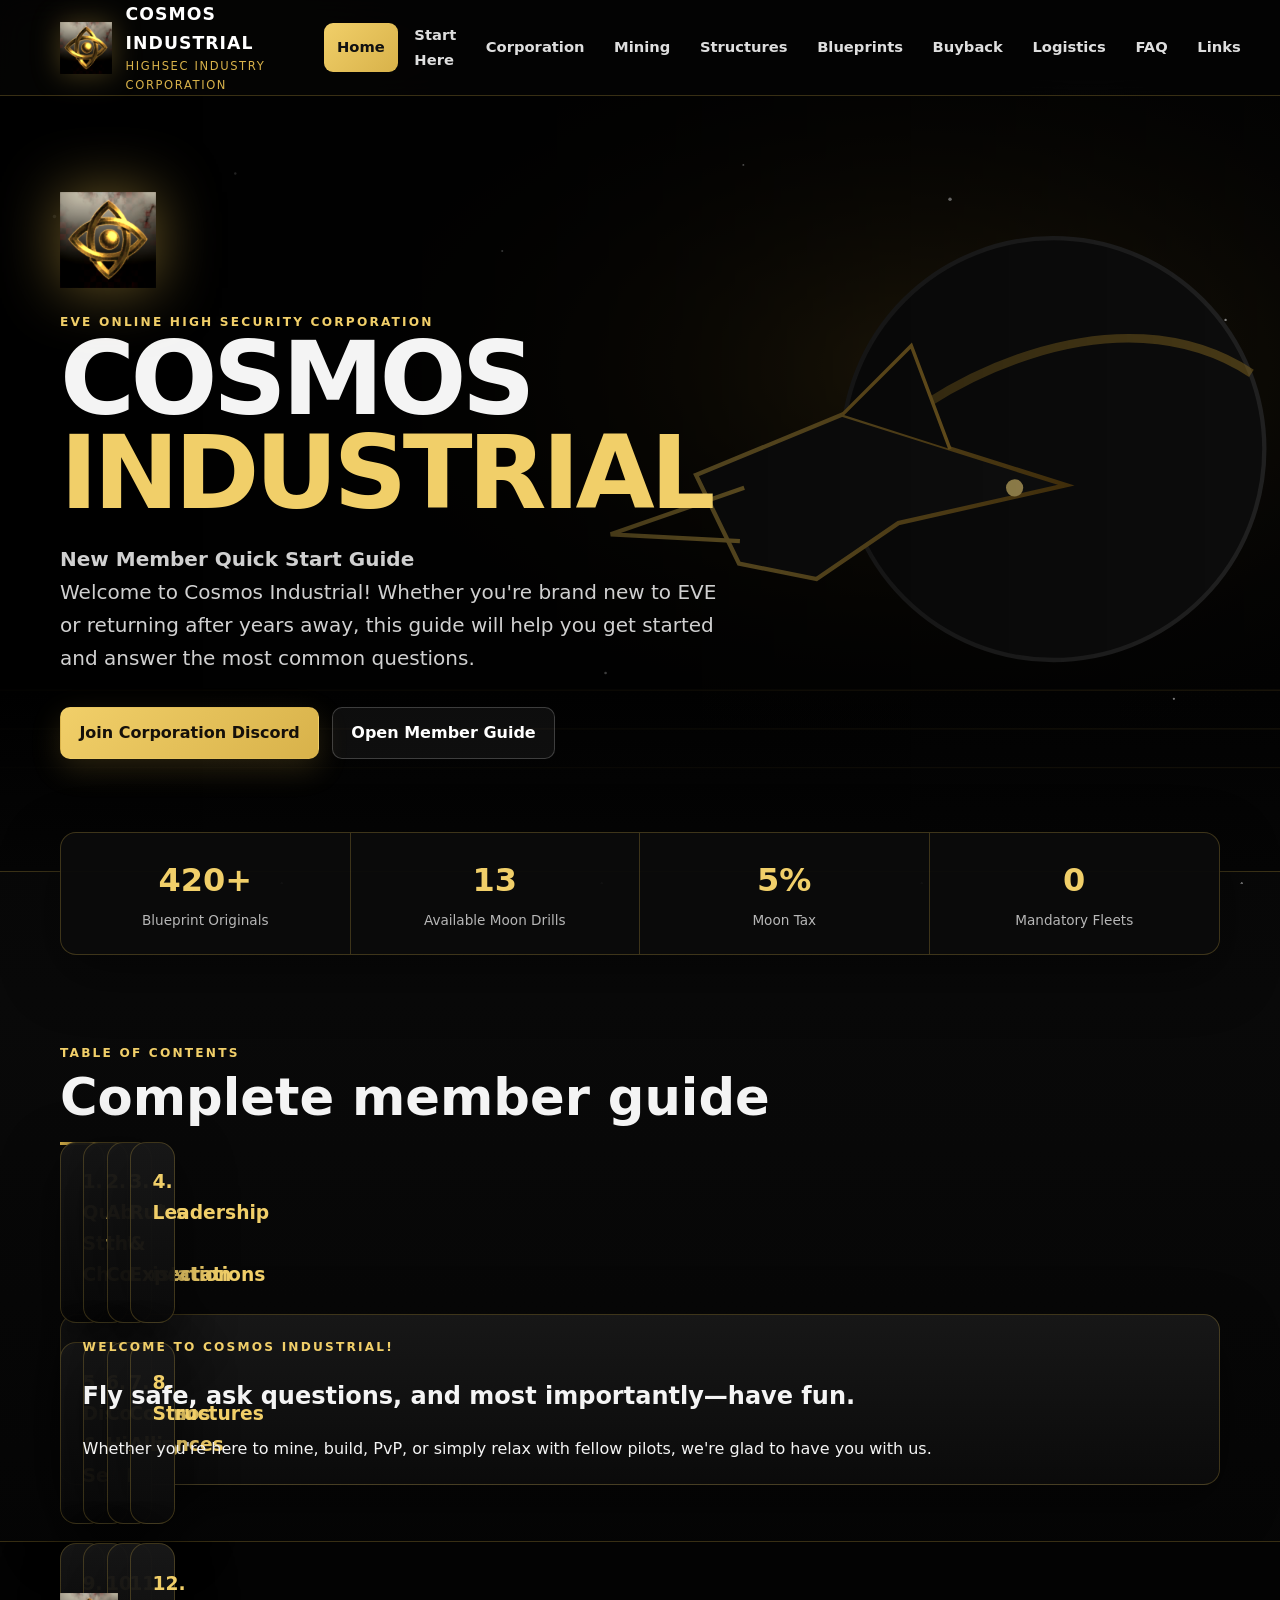
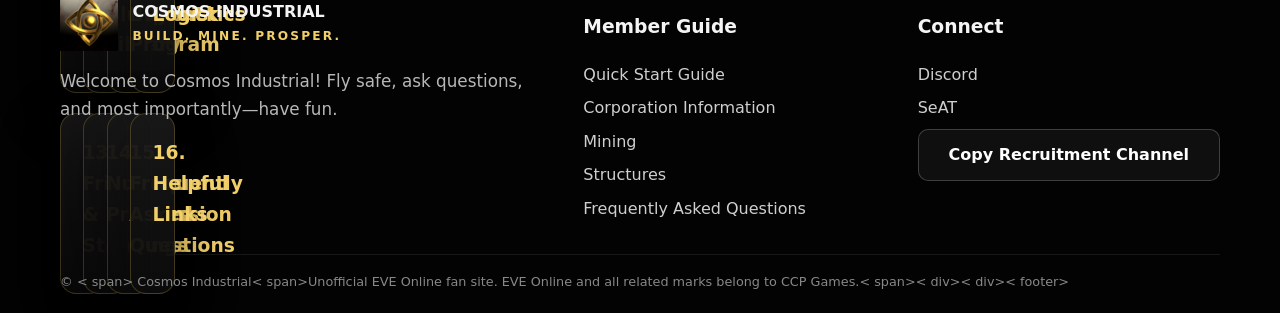
==== commit 30f62de0: "Add files via upload" ====
--- a/index.html
+++ b/index.html
@@ -1,6 +1,172 @@
-<!doctype html><html lang="en"><head><meta charset="utf-8"><meta name="viewport" content="width=device-width,initial-scale=1"><meta name="description" content="Home"><title>Home | Cosmos Industrial</title><link rel="icon" href="assets/images/cosmos-logo.png"><link rel="stylesheet" href="assets/styles.css"></head><body><a class="skip-link" href="#main">Skip to content</a><header class="site-header"><div class="container nav-wrap"><a class="brand" href="index.html"><img src="assets/images/cosmos-logo.png" alt="Cosmos Industrial logo"><span class="brand-text"><strong>COSMOS INDUSTRIAL</strong><span>Highsec Industry Corporation</span></span></a><button class="nav-toggle" aria-expanded="false" aria-label="Open navigation">Menu</button><nav class="nav-links" aria-label="Primary navigation"><a href="index.html" class="active">Home</a><a href="getting-started.html" class="">Start Here</a><a href="corporation.html" class="">Corporation</a><a href="mining.html" class="">Mining</a><a href="industry.html" class="">Structures</a><a href="blueprints.html" class="">Blueprints</a><a href="buyback.html" class="">Buyback</a><a href="logistics.html" class="">Logistics</a><a href="faq.html" class="">FAQ</a><a href="join.html" class="">Links</a></nav></div></header><main id="main"><section class="hero"><div class="hero-content"><img class="hero-logo" src="assets/images/cosmos-logo.png" alt="Cosmos Industrial logo"><div class="eyebrow">EVE Online High Security Corporation</div><h1>COSMOS <span>INDUSTRIAL</span></h1><p><strong>New Member Quick Start Guide</strong><br>Welcome to Cosmos Industrial! Whether you're brand new to EVE or returning after years away, this guide will help you get started and answer the most common questions.</p><div class="actions"><a class="btn btn-primary" href="https://discord.gg/ZgbHAa7UCq" target="_blank" rel="noopener">Join Corporation Discord</a><a class="btn btn-secondary" href="getting-started.html">Open Member Guide</a></div></div></section>
-<div class="container"><div class="stat-strip"><div class="stat"><strong>420+</strong><span>Blueprint Originals</span></div><div class="stat"><strong>13</strong><span>Available Moon Drills</span></div><div class="stat"><strong>5%</strong><span>Moon Tax</span></div><div class="stat"><strong>0</strong><span>Mandatory Fleets</span></div></div></div>
-<section class="section"><div class="container"><div class="eyebrow">Table of Contents</div><h2 class="section-title">Complete member guide</h2><div class="gold-rule"></div><div class="grid grid-4">
-<a class="card" href="getting-started.html#quick-start"><h3>1. Quick Start Checklist</h3></a><a class="card" href="getting-started.html#about"><h3>2. About the Corporation</h3></a><a class="card" href="corporation.html#rules"><h3>3. Rules & Expectations</h3></a><a class="card" href="corporation.html#leadership"><h3>4. Leadership</h3></a><a class="card" href="getting-started.html#discord-seat"><h3>5. Discord & SeAT</h3></a><a class="card" href="corporation.html#history"><h3>6. Cosmos History</h3></a><a class="card" href="corporation.html#alliances"><h3>7. Cosmos Alliances</h3></a><a class="card" href="industry.html"><h3>8. Structures</h3></a><a class="card" href="mining.html"><h3>9. Mining</h3></a><a class="card" href="blueprints.html"><h3>10. Blueprint Library</h3></a><a class="card" href="buyback.html"><h3>11. Buyback Program</h3></a><a class="card" href="logistics.html"><h3>12. Logistics</h3></a><a class="card" href="corporation.html#standings"><h3>13. Friends & Standings</h3></a><a class="card" href="corporation.html#nullsec"><h3>14. Nullsec Progression</h3></a><a class="card" href="faq.html"><h3>15. Frequently Asked Questions</h3></a><a class="card" href="join.html"><h3>16. Helpful Links</h3></a>
-</div></div></section>
-<section class="section compact"><div class="container card"><div class="eyebrow">Welcome to Cosmos Industrial!</div><h2>Fly safe, ask questions, and most importantly—have fun.</h2><p>Whether you're here to mine, build, PvP, or simply relax with fellow pilots, we're glad to have you with us.</p></div></section></main><footer class="site-footer"><div class="container"><div class="footer-grid"><div><div class="footer-brand"><img src="assets/images/cosmos-logo.png" alt=""><div><strong>COSMOS INDUSTRIAL</strong><div class="eyebrow">Build. Mine. Prosper.</div></div></div><p class="section-lead">Welcome to Cosmos Industrial! Fly safe, ask questions, and most importantly—have fun.</p></div><div><h3>Member Guide</h3><div class="footer-links"><a href="getting-started.html">Quick Start Guide</a><a href="corporation.html">Corporation Information</a><a href="mining.html">Mining</a><a href="industry.html">Structures</a><a href="faq.html">Frequently Asked Questions</a></div></div><div><h3>Connect</h3><div class="footer-links"><a href="https://discord.gg/ZgbHAa7UCq" target="_blank" rel="noopener">Discord</a><a href="https://seat.cosmosorigins.org/" target="_blank" rel="noopener">SeAT</a><button class="btn btn-secondary" data-copy="Cosmos Recruitment">Copy Recruitment Channel</button></div></div></div><div class="footer-bottom"><span>© <span data-year></span> Cosmos Industrial</span><span>Unofficial EVE Online fan site. EVE Online and all related marks belong to CCP Games.</span></div></div></footer><script src="assets/script.js"></script></body></html>+<!doctype html>
+<html lang="en">
+	<head>
+		<meta charset="utf-8">
+			<meta name="viewport" content="width=device-width,initial-scale=1">
+				<meta name="description" content="Home">
+					<title>Home | Cosmos Industrial</title>
+					<link rel="icon" href="assets/images/cosmos-logo.png">
+						<link rel="stylesheet" href="assets/styles.css"/>
+						<body>
+							<a class="skip-link" href="#main">Skip to content</a>
+							<header class="site-header">
+								<div class="container nav-wrap">
+									<a class="brand" href="index.html">
+										<img src="assets/images/cosmos-logo.png" alt="Cosmos Industrial logo">
+											<span class="brand-text">
+												<strong>COSMOS INDUSTRIAL</strong>
+												<span>Highsec Industry Corporation</span>
+											</span>
+										</a>
+										<button class="nav-toggle" aria-expanded="false" aria-label="Open navigation">Menu</button>
+										<nav class="nav-links" aria-label="Primary navigation">
+											<a href="index.html" class="active">Home</a>
+											<a href="getting-started.html" class="">Start Here</a>
+											<a href="corporation.html" class="">Corporation</a>
+											<a href="mining.html" class="">Mining</a>
+											<a href="industry.html" class="">Structures</a>
+											<a href="blueprints.html" class="">Blueprints</a>
+											<a href="buyback.html" class="">Buyback</a>
+											<a href="logistics.html" class="">Logistics</a>
+											<a href="faq.html" class="">FAQ</a>
+											<a href="join.html" class="">Links</a>
+										</nav>
+									</div>
+								</header>
+								<main id="main">
+									<section class="hero">
+										<div class="hero-content">
+											<img class="hero-logo" src="assets/images/cosmos-logo.png" alt="Cosmos Industrial logo">
+												<div class="eyebrow">EVE Online High Security Corporation</div>
+												<h1>COSMOS <span>INDUSTRIAL</span>
+												</h1>
+												<p>
+													<strong>New Member Quick Start Guide</strong>
+													<br>Welcome to Cosmos Industrial! Whether you're brand new to EVE or returning after years away, this guide will help you get started and answer the most common questions.</p>
+													<div class="actions">
+														<a class="btn btn-primary" href="https://discord.gg/ZgbHAa7UCq" target="_blank" rel="noopener">Join Corporation Discord</a>
+														<a class="btn btn-secondary" href="getting-started.html">Open Member Guide</a>
+													</div>
+												</div>
+											</section>
+											<div class="container">
+												<div class="stat-strip">
+													<div class="stat">
+														<strong>420+</strong>
+														<span>Blueprint Originals</span>
+													</div>
+													<div class="stat">
+														<strong>13</strong>
+														<span>Available Moon Drills</span>
+													</div>
+													<div class="stat">
+														<strong>5%</strong>
+														<span>Moon Tax</span>
+													</div>
+													<div class="stat">
+														<strong>0</strong>
+														<span>Mandatory Fleets</span>
+													</div>
+												</div>
+											</div>
+											<section class="section">
+												<div class="container">
+													<div class="eyebrow">Table of Contents</div>
+													<h2 class="section-title">Complete member guide</h2>
+													<div class="gold-rule"/>
+													<div class="grid grid-4">
+														<a class="card" href="getting-started.html#quick-start">
+															<h3>1. Quick Start Checklist</h3>
+														</a>
+														<a class="card" href="getting-started.html#about">
+															<h3>2. About the Corporation</h3>
+														</a>
+														<a class="card" href="corporation.html#rules">
+															<h3>3. Rules & Expectations</h3>
+														</a>
+														<a class="card" href="corporation.html#leadership">
+															<h3>4. Leadership</h3>
+														</a>
+														<a class="card" href="getting-started.html#discord-seat">
+															<h3>5. Discord & SeAT</h3>
+														</a>
+														<a class="card" href="corporation.html#history">
+															<h3>6. Cosmos History</h3>
+														</a>
+														<a class="card" href="corporation.html#alliances">
+															<h3>7. Cosmos Alliances</h3>
+														</a>
+														<a class="card" href="industry.html">
+															<h3>8. Structures</h3>
+														</a>
+														<a class="card" href="mining.html">
+															<h3>9. Mining</h3>
+														</a>
+														<a class="card" href="blueprints.html">
+															<h3>10. Blueprint Library</h3>
+														</a>
+														<a class="card" href="buyback.html">
+															<h3>11. Buyback Program</h3>
+														</a>
+														<a class="card" href="logistics.html">
+															<h3>12. Logistics</h3>
+														</a>
+														<a class="card" href="corporation.html#standings">
+															<h3>13. Friends & Standings</h3>
+														</a>
+														<a class="card" href="corporation.html#nullsec">
+															<h3>14. Nullsec Progression</h3>
+														</a>
+														<a class="card" href="faq.html">
+															<h3>15. Frequently Asked Questions</h3>
+														</a>
+														<a class="card" href="join.html">
+															<h3>16. Helpful Links</h3>
+														</a>
+													</div>
+												</div>
+											</section>
+											<section class="section compact">
+												<div class="container card">
+													<div class="eyebrow">Welcome to Cosmos Industrial!</div>
+													<h2>Fly safe, ask questions, and most importantly—have fun.</h2>
+													<p>Whether you're here to mine, build, PvP, or simply relax with fellow pilots, we're glad to have you with us.</p>
+												</div>
+											</section>
+										</main>
+										<footer class="site-footer">
+											<div class="container">
+												<div class="footer-grid">
+													<div>
+														<div class="footer-brand">
+															<img src="assets/images/cosmos-logo.png" alt="">
+																<div>
+																	<strong>COSMOS INDUSTRIAL</strong>
+																	<div class="eyebrow">Build. Mine. Prosper.</div>
+																</div>
+															</div>
+															<p class="section-lead">Welcome to Cosmos Industrial! Fly safe, ask questions, and most importantly—have fun.</p>
+														</div>
+														<div>
+															<h3>Member Guide</h3>
+															<div class="footer-links">
+																<a href="getting-started.html">Quick Start Guide</a>
+																<a href="corporation.html">Corporation Information</a>
+																<a href="mining.html">Mining</a>
+																<a href="industry.html">Structures</a>
+																<a href="faq.html">Frequently Asked Questions</a>
+															</div>
+														</div>
+														<div>
+															<h3>Connect</h3>
+															<div class="footer-links">
+																<a href="https://discord.gg/ZgbHAa7UCq" target="_blank" rel="noopener">Discord</a>
+																<a href="https://seat.cosmosorigins.org/" target="_blank" rel="noopener">SeAT</a>
+																<button class="btn btn-secondary" data-copy="Cosmos Recruitment">Copy Recruitment Channel</button>
+															</div>
+														</div>
+													</div>
+													<div class="footer-bottom">
+														<span>© <span data-year>< span> Cosmos Industrial< span><span>Unofficial EVE Online fan site. EVE Online and all related marks belong to CCP Games.< span>< div>< div>< footer><script src="assets/script.js"/>
+														</body>
+													</html>
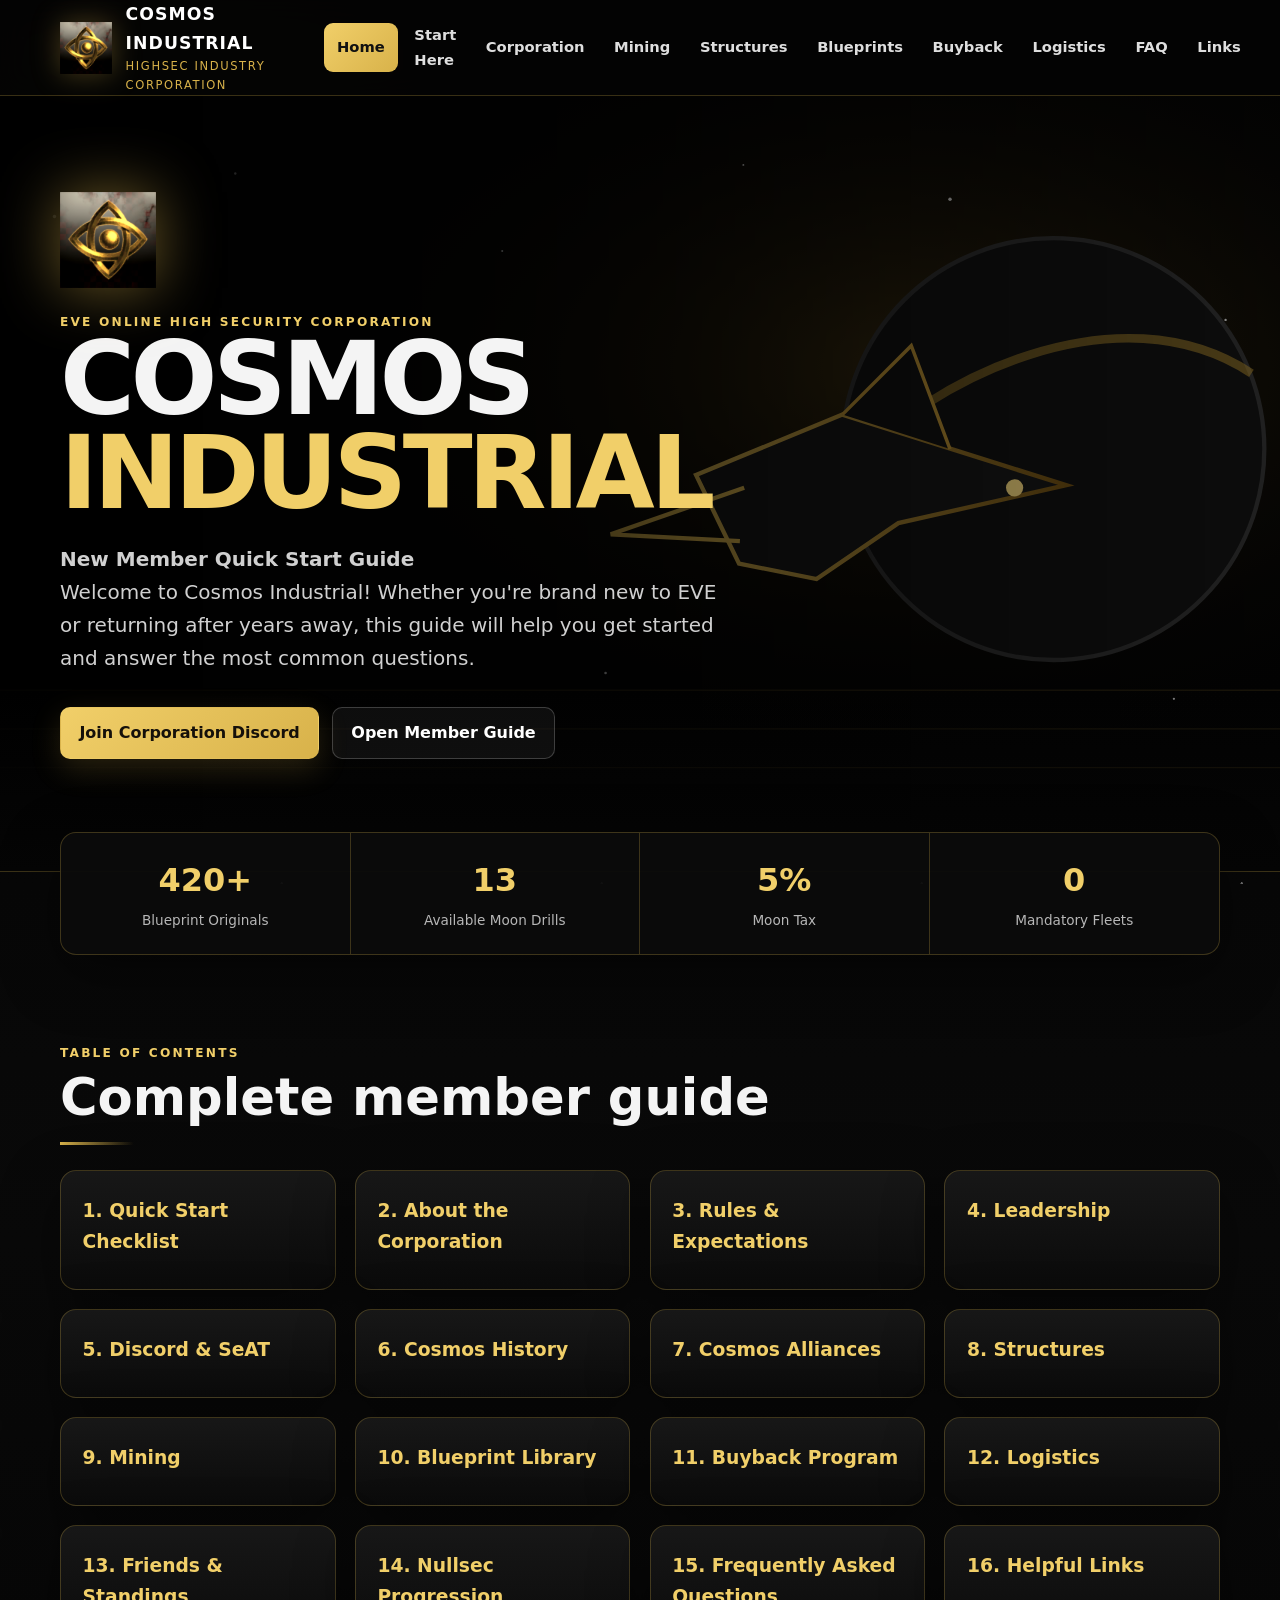
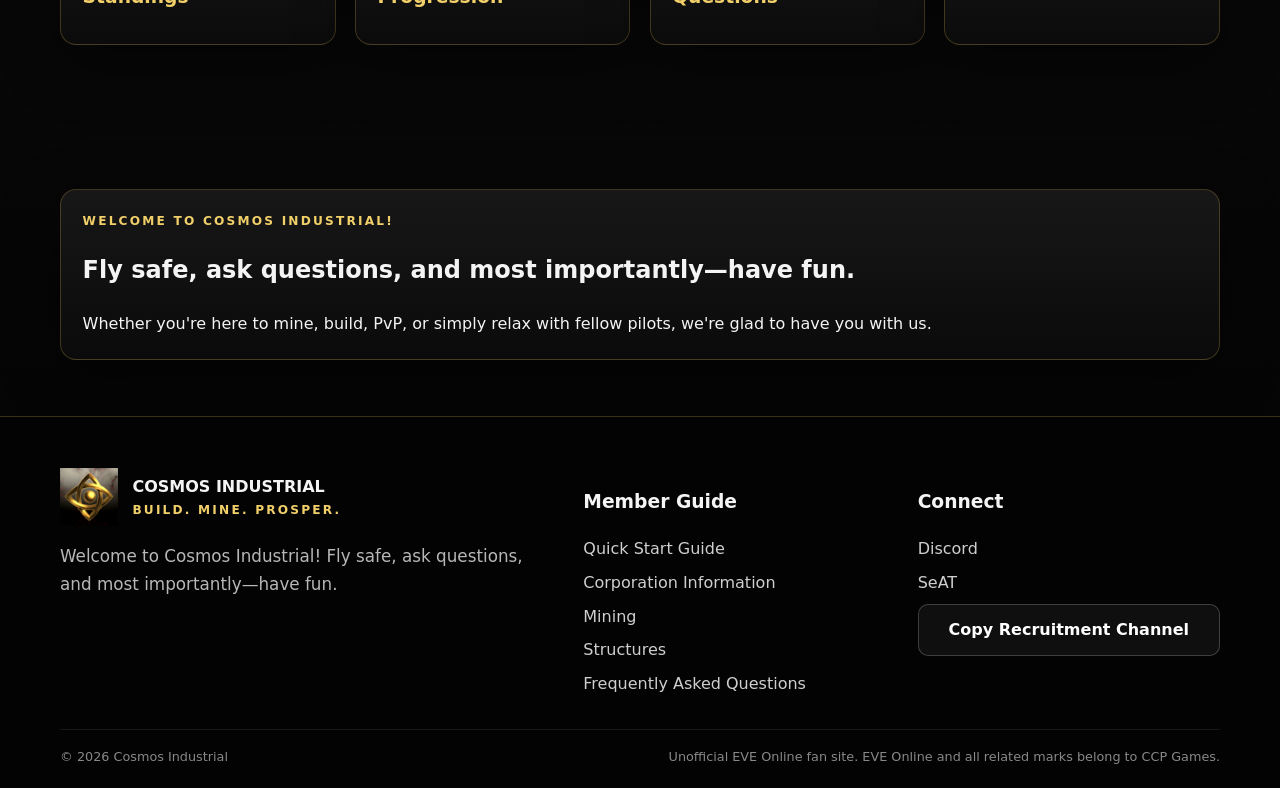
==== commit 75214ccf: "Add files via upload" ====
--- a/index.html
+++ b/index.html
@@ -1,172 +1,6 @@
-<!doctype html>
-<html lang="en">
-	<head>
-		<meta charset="utf-8">
-			<meta name="viewport" content="width=device-width,initial-scale=1">
-				<meta name="description" content="Home">
-					<title>Home | Cosmos Industrial</title>
-					<link rel="icon" href="assets/images/cosmos-logo.png">
-						<link rel="stylesheet" href="assets/styles.css"/>
-						<body>
-							<a class="skip-link" href="#main">Skip to content</a>
-							<header class="site-header">
-								<div class="container nav-wrap">
-									<a class="brand" href="index.html">
-										<img src="assets/images/cosmos-logo.png" alt="Cosmos Industrial logo">
-											<span class="brand-text">
-												<strong>COSMOS INDUSTRIAL</strong>
-												<span>Highsec Industry Corporation</span>
-											</span>
-										</a>
-										<button class="nav-toggle" aria-expanded="false" aria-label="Open navigation">Menu</button>
-										<nav class="nav-links" aria-label="Primary navigation">
-											<a href="index.html" class="active">Home</a>
-											<a href="getting-started.html" class="">Start Here</a>
-											<a href="corporation.html" class="">Corporation</a>
-											<a href="mining.html" class="">Mining</a>
-											<a href="industry.html" class="">Structures</a>
-											<a href="blueprints.html" class="">Blueprints</a>
-											<a href="buyback.html" class="">Buyback</a>
-											<a href="logistics.html" class="">Logistics</a>
-											<a href="faq.html" class="">FAQ</a>
-											<a href="join.html" class="">Links</a>
-										</nav>
-									</div>
-								</header>
-								<main id="main">
-									<section class="hero">
-										<div class="hero-content">
-											<img class="hero-logo" src="assets/images/cosmos-logo.png" alt="Cosmos Industrial logo">
-												<div class="eyebrow">EVE Online High Security Corporation</div>
-												<h1>COSMOS <span>INDUSTRIAL</span>
-												</h1>
-												<p>
-													<strong>New Member Quick Start Guide</strong>
-													<br>Welcome to Cosmos Industrial! Whether you're brand new to EVE or returning after years away, this guide will help you get started and answer the most common questions.</p>
-													<div class="actions">
-														<a class="btn btn-primary" href="https://discord.gg/ZgbHAa7UCq" target="_blank" rel="noopener">Join Corporation Discord</a>
-														<a class="btn btn-secondary" href="getting-started.html">Open Member Guide</a>
-													</div>
-												</div>
-											</section>
-											<div class="container">
-												<div class="stat-strip">
-													<div class="stat">
-														<strong>420+</strong>
-														<span>Blueprint Originals</span>
-													</div>
-													<div class="stat">
-														<strong>13</strong>
-														<span>Available Moon Drills</span>
-													</div>
-													<div class="stat">
-														<strong>5%</strong>
-														<span>Moon Tax</span>
-													</div>
-													<div class="stat">
-														<strong>0</strong>
-														<span>Mandatory Fleets</span>
-													</div>
-												</div>
-											</div>
-											<section class="section">
-												<div class="container">
-													<div class="eyebrow">Table of Contents</div>
-													<h2 class="section-title">Complete member guide</h2>
-													<div class="gold-rule"/>
-													<div class="grid grid-4">
-														<a class="card" href="getting-started.html#quick-start">
-															<h3>1. Quick Start Checklist</h3>
-														</a>
-														<a class="card" href="getting-started.html#about">
-															<h3>2. About the Corporation</h3>
-														</a>
-														<a class="card" href="corporation.html#rules">
-															<h3>3. Rules & Expectations</h3>
-														</a>
-														<a class="card" href="corporation.html#leadership">
-															<h3>4. Leadership</h3>
-														</a>
-														<a class="card" href="getting-started.html#discord-seat">
-															<h3>5. Discord & SeAT</h3>
-														</a>
-														<a class="card" href="corporation.html#history">
-															<h3>6. Cosmos History</h3>
-														</a>
-														<a class="card" href="corporation.html#alliances">
-															<h3>7. Cosmos Alliances</h3>
-														</a>
-														<a class="card" href="industry.html">
-															<h3>8. Structures</h3>
-														</a>
-														<a class="card" href="mining.html">
-															<h3>9. Mining</h3>
-														</a>
-														<a class="card" href="blueprints.html">
-															<h3>10. Blueprint Library</h3>
-														</a>
-														<a class="card" href="buyback.html">
-															<h3>11. Buyback Program</h3>
-														</a>
-														<a class="card" href="logistics.html">
-															<h3>12. Logistics</h3>
-														</a>
-														<a class="card" href="corporation.html#standings">
-															<h3>13. Friends & Standings</h3>
-														</a>
-														<a class="card" href="corporation.html#nullsec">
-															<h3>14. Nullsec Progression</h3>
-														</a>
-														<a class="card" href="faq.html">
-															<h3>15. Frequently Asked Questions</h3>
-														</a>
-														<a class="card" href="join.html">
-															<h3>16. Helpful Links</h3>
-														</a>
-													</div>
-												</div>
-											</section>
-											<section class="section compact">
-												<div class="container card">
-													<div class="eyebrow">Welcome to Cosmos Industrial!</div>
-													<h2>Fly safe, ask questions, and most importantly—have fun.</h2>
-													<p>Whether you're here to mine, build, PvP, or simply relax with fellow pilots, we're glad to have you with us.</p>
-												</div>
-											</section>
-										</main>
-										<footer class="site-footer">
-											<div class="container">
-												<div class="footer-grid">
-													<div>
-														<div class="footer-brand">
-															<img src="assets/images/cosmos-logo.png" alt="">
-																<div>
-																	<strong>COSMOS INDUSTRIAL</strong>
-																	<div class="eyebrow">Build. Mine. Prosper.</div>
-																</div>
-															</div>
-															<p class="section-lead">Welcome to Cosmos Industrial! Fly safe, ask questions, and most importantly—have fun.</p>
-														</div>
-														<div>
-															<h3>Member Guide</h3>
-															<div class="footer-links">
-																<a href="getting-started.html">Quick Start Guide</a>
-																<a href="corporation.html">Corporation Information</a>
-																<a href="mining.html">Mining</a>
-																<a href="industry.html">Structures</a>
-																<a href="faq.html">Frequently Asked Questions</a>
-															</div>
-														</div>
-														<div>
-															<h3>Connect</h3>
-															<div class="footer-links">
-																<a href="https://discord.gg/ZgbHAa7UCq" target="_blank" rel="noopener">Discord</a>
-																<a href="https://seat.cosmosorigins.org/" target="_blank" rel="noopener">SeAT</a>
-																<button class="btn btn-secondary" data-copy="Cosmos Recruitment">Copy Recruitment Channel</button>
-															</div>
-														</div>
-													</div>
-													<div class="footer-bottom">
-														<span>© <span data-year>< span> Cosmos Industrial< span><span>Unofficial EVE Online fan site. EVE Online and all related marks belong to CCP Games.< span>< div>< div>< footer><script src="assets/script.js"/>
-														</body>
-													</html>+<!doctype html><html lang="en"><head><meta charset="utf-8"><meta name="viewport" content="width=device-width,initial-scale=1"><meta name="description" content="Home"><title>Home | Cosmos Industrial</title><link rel="icon" href="assets/images/cosmos-logo.png"><link rel="stylesheet" href="assets/styles.css"></head><body><a class="skip-link" href="#main">Skip to content</a><header class="site-header"><div class="container nav-wrap"><a class="brand" href="index.html"><img src="assets/images/cosmos-logo.png" alt="Cosmos Industrial logo"><span class="brand-text"><strong>COSMOS INDUSTRIAL</strong><span>Highsec Industry Corporation</span></span></a><button class="nav-toggle" aria-expanded="false" aria-label="Open navigation">Menu</button><nav class="nav-links" aria-label="Primary navigation"><a href="index.html" class="active">Home</a><a href="getting-started.html" class="">Start Here</a><a href="corporation.html" class="">Corporation</a><a href="mining.html" class="">Mining</a><a href="industry.html" class="">Structures</a><a href="blueprints.html" class="">Blueprints</a><a href="buyback.html" class="">Buyback</a><a href="logistics.html" class="">Logistics</a><a href="faq.html" class="">FAQ</a><a href="join.html" class="">Links</a></nav></div></header><main id="main"><section class="hero"><div class="hero-content"><img class="hero-logo" src="assets/images/cosmos-logo.png" alt="Cosmos Industrial logo"><div class="eyebrow">EVE Online High Security Corporation</div><h1>COSMOS <span>INDUSTRIAL</span></h1><p><strong>New Member Quick Start Guide</strong><br>Welcome to Cosmos Industrial! Whether you're brand new to EVE or returning after years away, this guide will help you get started and answer the most common questions.</p><div class="actions"><a class="btn btn-primary" href="https://discord.gg/ZgbHAa7UCq" target="_blank" rel="noopener">Join Corporation Discord</a><a class="btn btn-secondary" href="getting-started.html">Open Member Guide</a></div></div></section>
+<div class="container"><div class="stat-strip"><div class="stat"><strong>420+</strong><span>Blueprint Originals</span></div><div class="stat"><strong>13</strong><span>Available Moon Drills</span></div><div class="stat"><strong>5%</strong><span>Moon Tax</span></div><div class="stat"><strong>0</strong><span>Mandatory Fleets</span></div></div></div>
+<section class="section"><div class="container"><div class="eyebrow">Table of Contents</div><h2 class="section-title">Complete member guide</h2><div class="gold-rule"></div><div class="grid grid-4">
+<a class="card" href="getting-started.html#quick-start"><h3>1. Quick Start Checklist</h3></a><a class="card" href="getting-started.html#about"><h3>2. About the Corporation</h3></a><a class="card" href="corporation.html#rules"><h3>3. Rules & Expectations</h3></a><a class="card" href="corporation.html#leadership"><h3>4. Leadership</h3></a><a class="card" href="getting-started.html#discord-seat"><h3>5. Discord & SeAT</h3></a><a class="card" href="corporation.html#history"><h3>6. Cosmos History</h3></a><a class="card" href="corporation.html#alliances"><h3>7. Cosmos Alliances</h3></a><a class="card" href="industry.html"><h3>8. Structures</h3></a><a class="card" href="mining.html"><h3>9. Mining</h3></a><a class="card" href="blueprints.html"><h3>10. Blueprint Library</h3></a><a class="card" href="buyback.html"><h3>11. Buyback Program</h3></a><a class="card" href="logistics.html"><h3>12. Logistics</h3></a><a class="card" href="corporation.html#standings"><h3>13. Friends & Standings</h3></a><a class="card" href="corporation.html#nullsec"><h3>14. Nullsec Progression</h3></a><a class="card" href="faq.html"><h3>15. Frequently Asked Questions</h3></a><a class="card" href="join.html"><h3>16. Helpful Links</h3></a>
+</div></div></section>
+<section class="section compact"><div class="container card"><div class="eyebrow">Welcome to Cosmos Industrial!</div><h2>Fly safe, ask questions, and most importantly—have fun.</h2><p>Whether you're here to mine, build, PvP, or simply relax with fellow pilots, we're glad to have you with us.</p></div></section></main><footer class="site-footer"><div class="container"><div class="footer-grid"><div><div class="footer-brand"><img src="assets/images/cosmos-logo.png" alt=""><div><strong>COSMOS INDUSTRIAL</strong><div class="eyebrow">Build. Mine. Prosper.</div></div></div><p class="section-lead">Welcome to Cosmos Industrial! Fly safe, ask questions, and most importantly—have fun.</p></div><div><h3>Member Guide</h3><div class="footer-links"><a href="getting-started.html">Quick Start Guide</a><a href="corporation.html">Corporation Information</a><a href="mining.html">Mining</a><a href="industry.html">Structures</a><a href="faq.html">Frequently Asked Questions</a></div></div><div><h3>Connect</h3><div class="footer-links"><a href="https://discord.gg/ZgbHAa7UCq" target="_blank" rel="noopener">Discord</a><a href="https://seat.cosmosorigins.org/" target="_blank" rel="noopener">SeAT</a><button class="btn btn-secondary" data-copy="Cosmos Recruitment">Copy Recruitment Channel</button></div></div></div><div class="footer-bottom"><span>© <span data-year></span> Cosmos Industrial</span><span>Unofficial EVE Online fan site. EVE Online and all related marks belong to CCP Games.</span></div></div></footer><script src="assets/script.js"></script></body></html>
